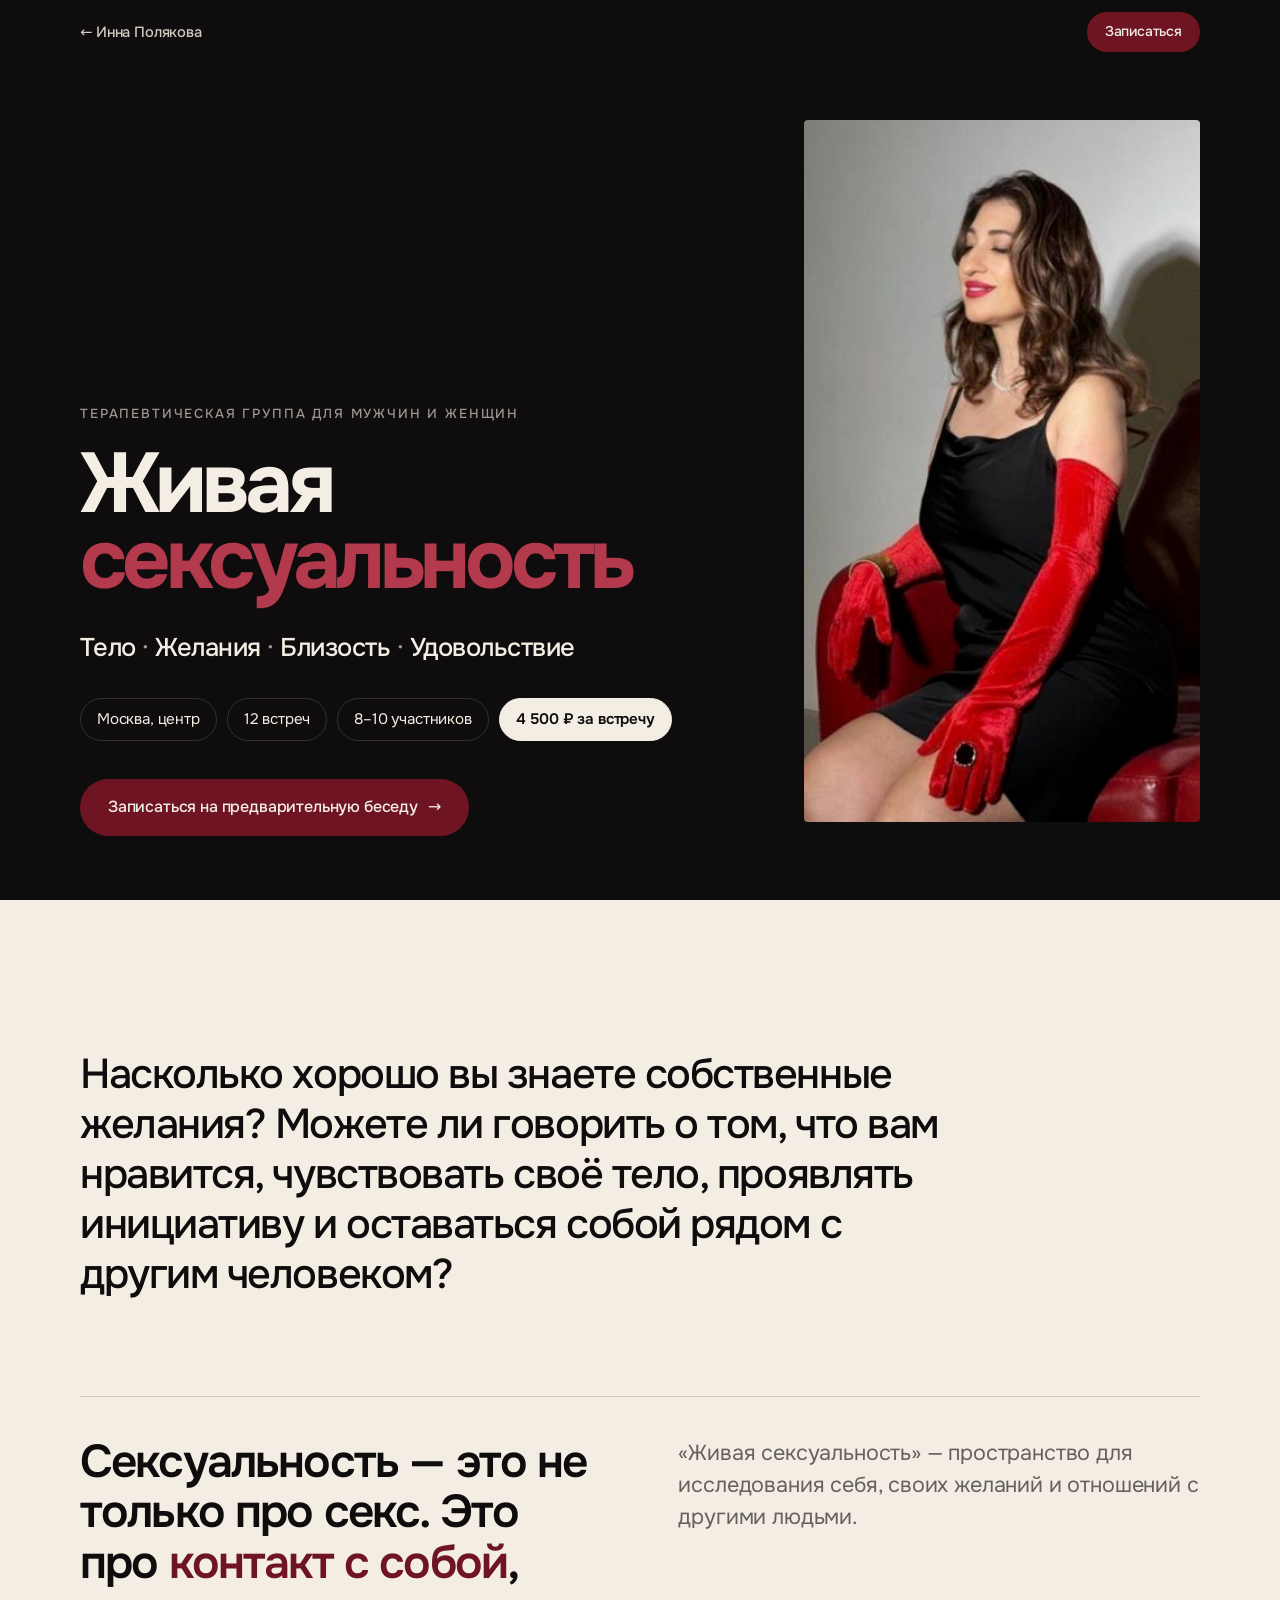
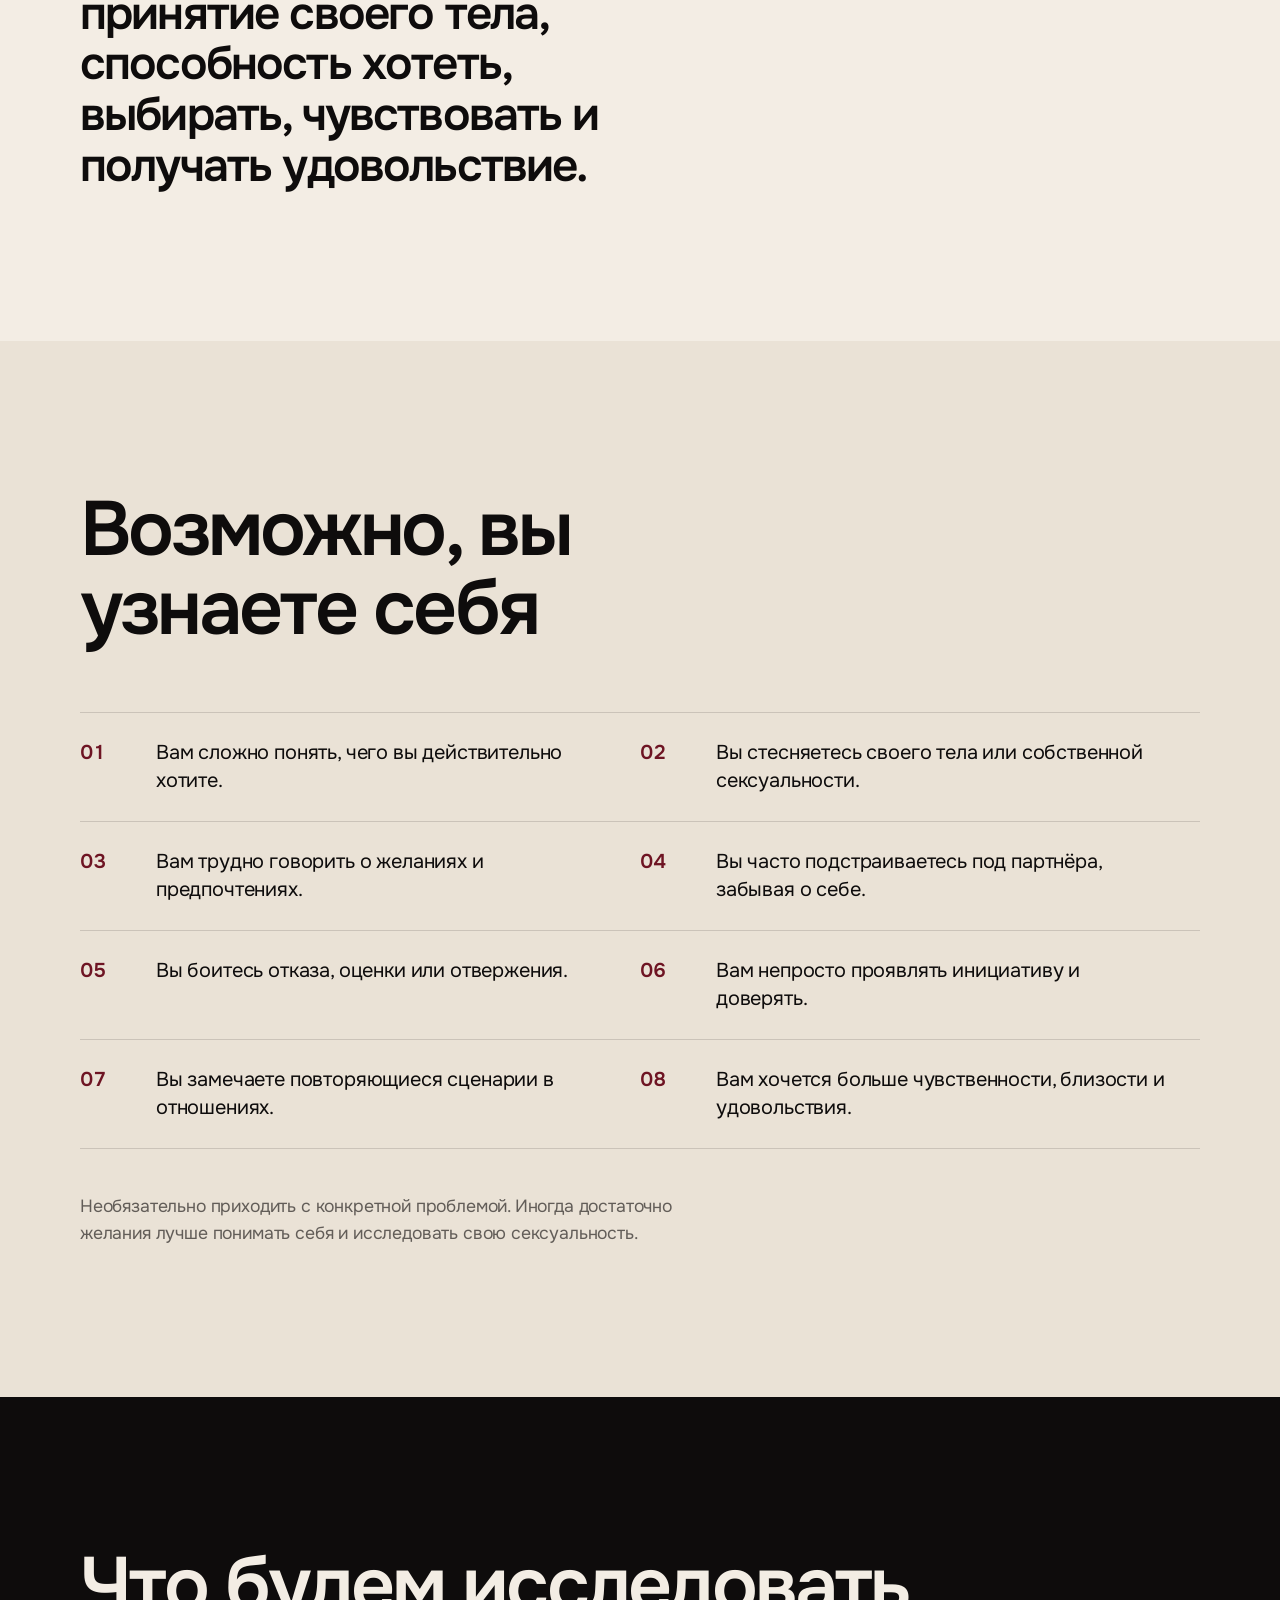
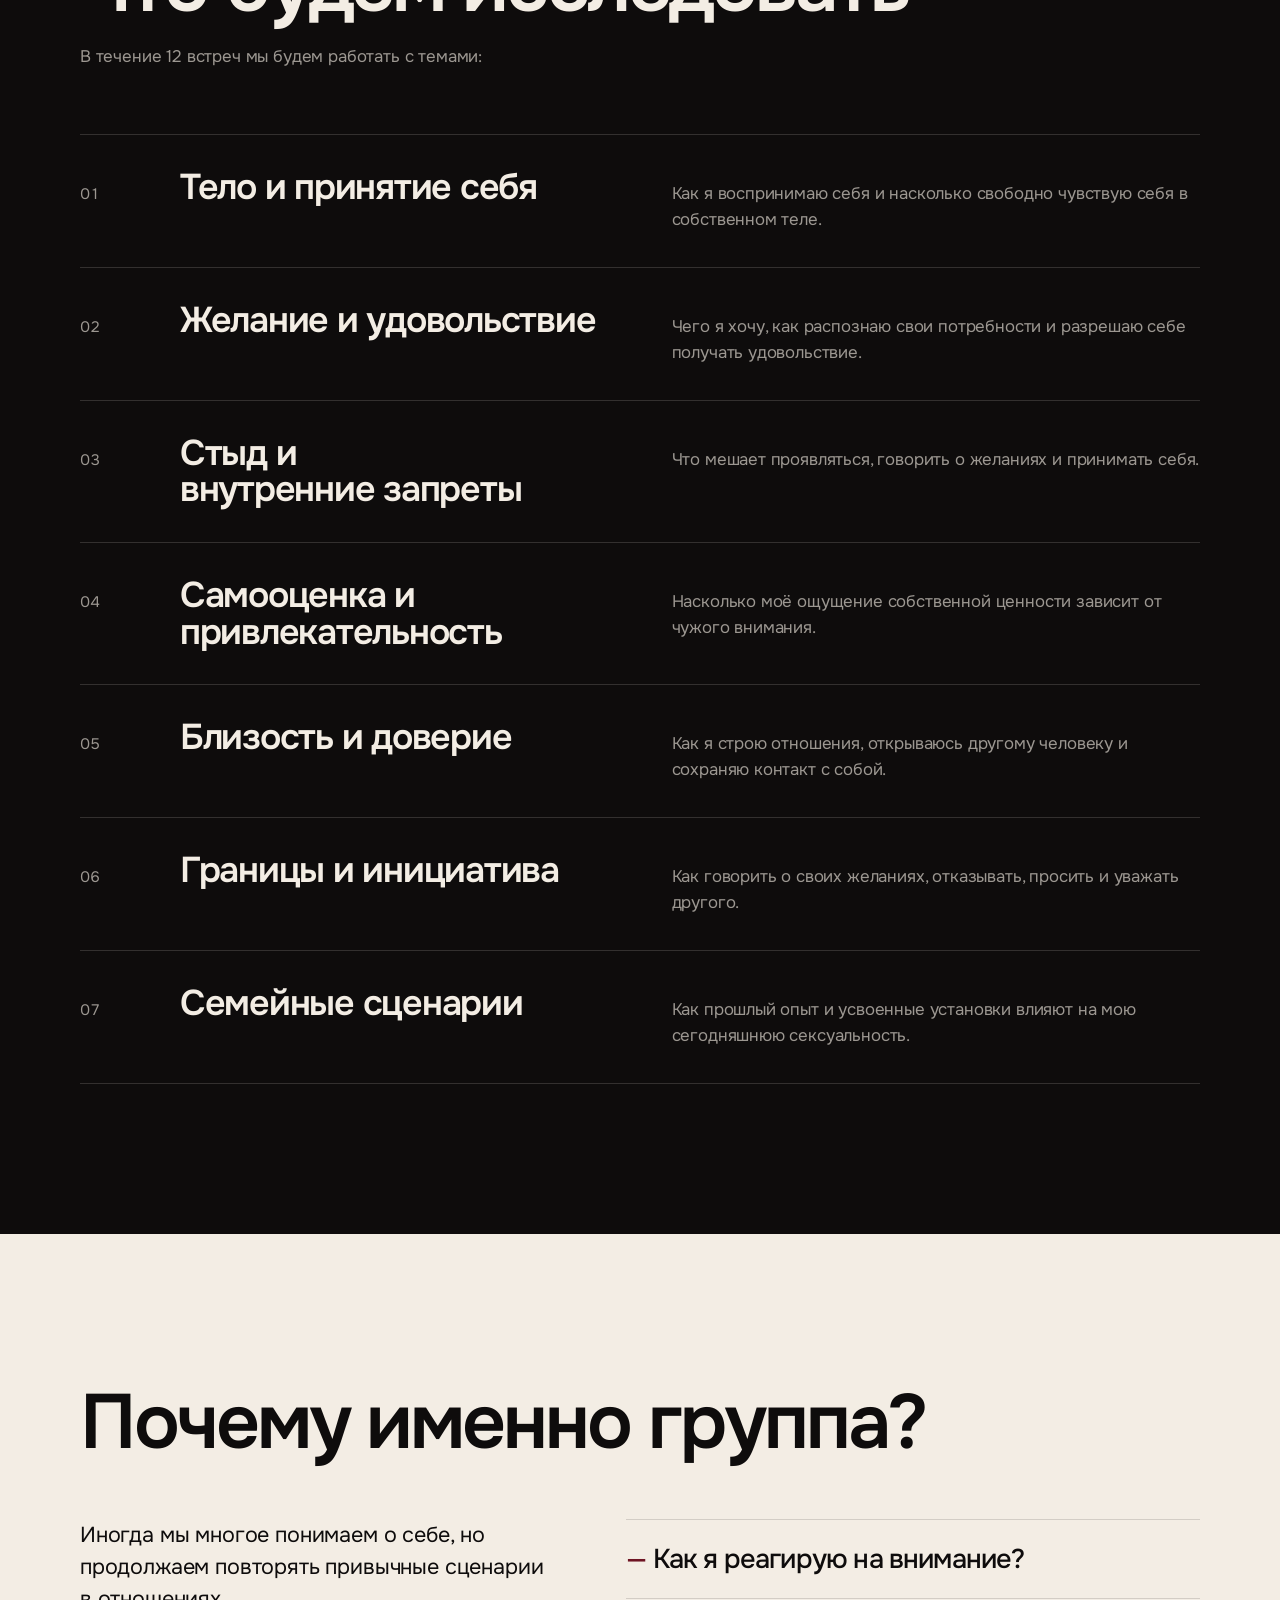
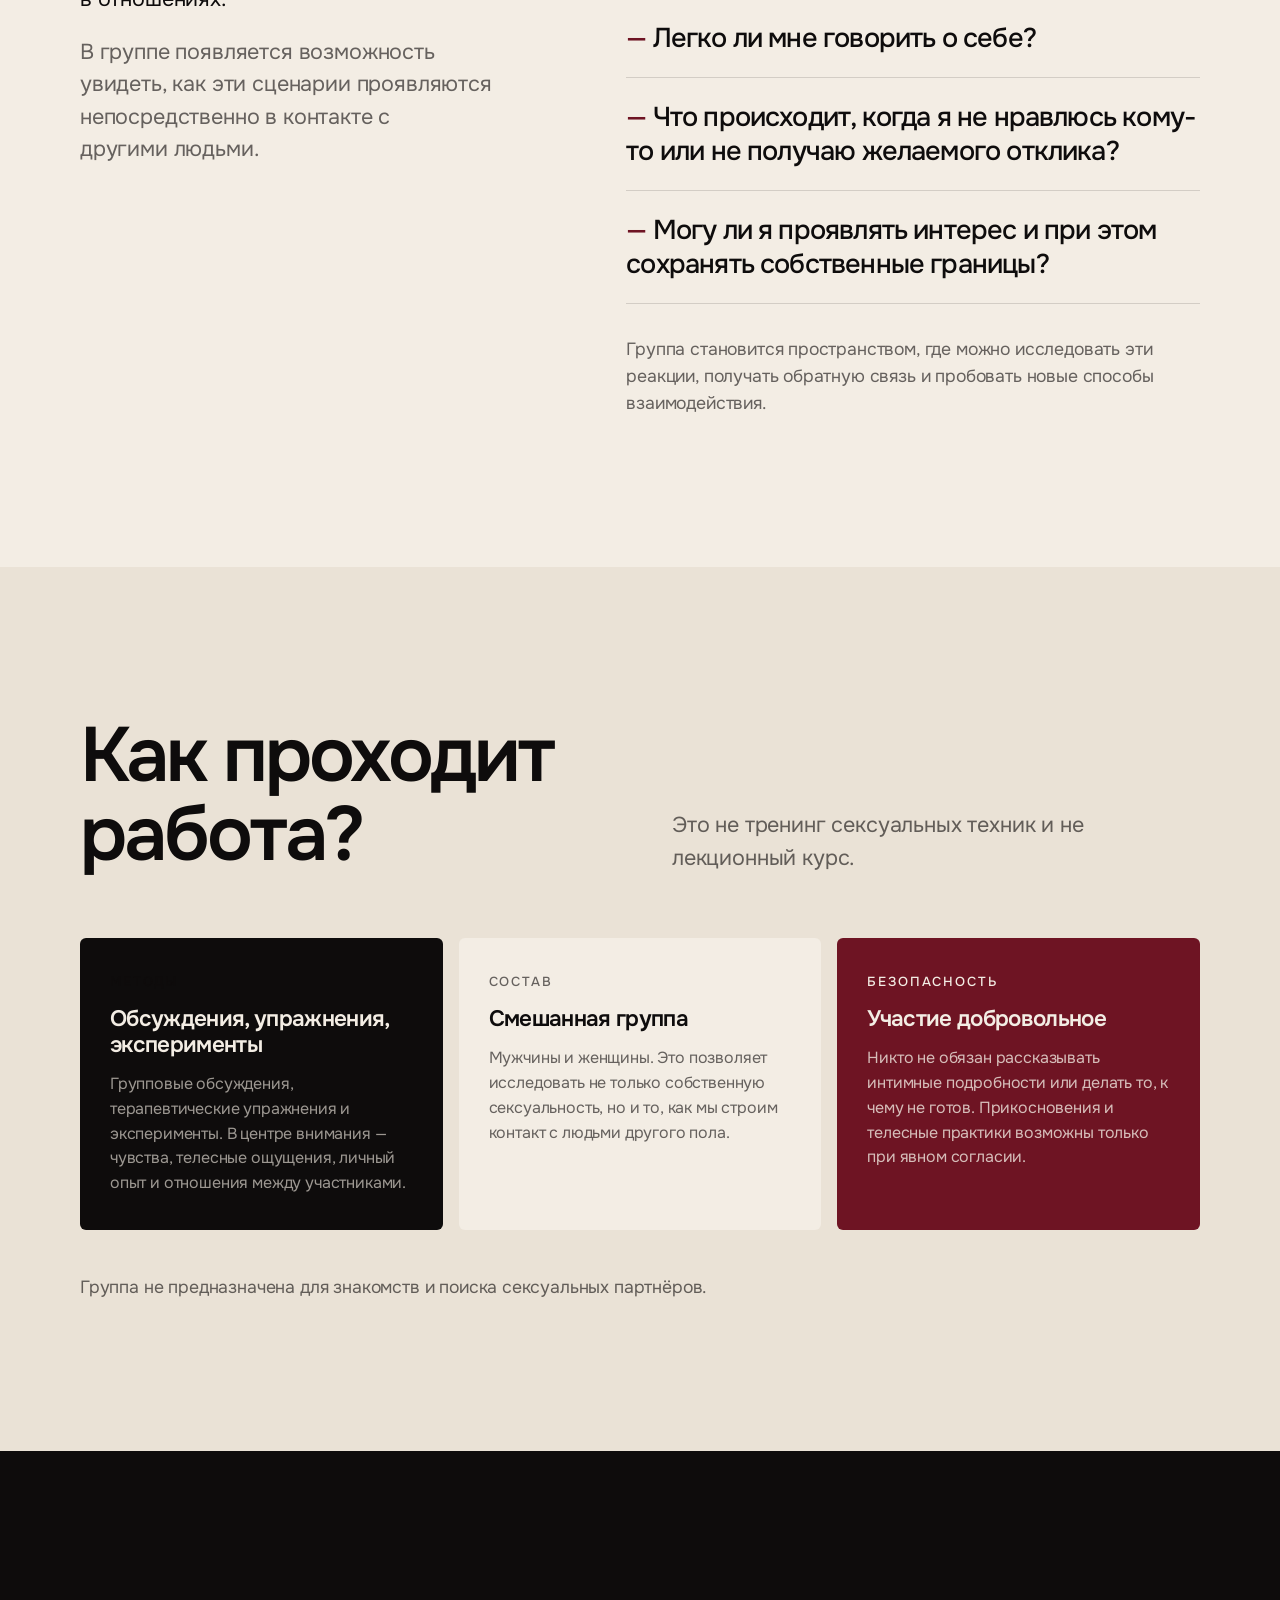
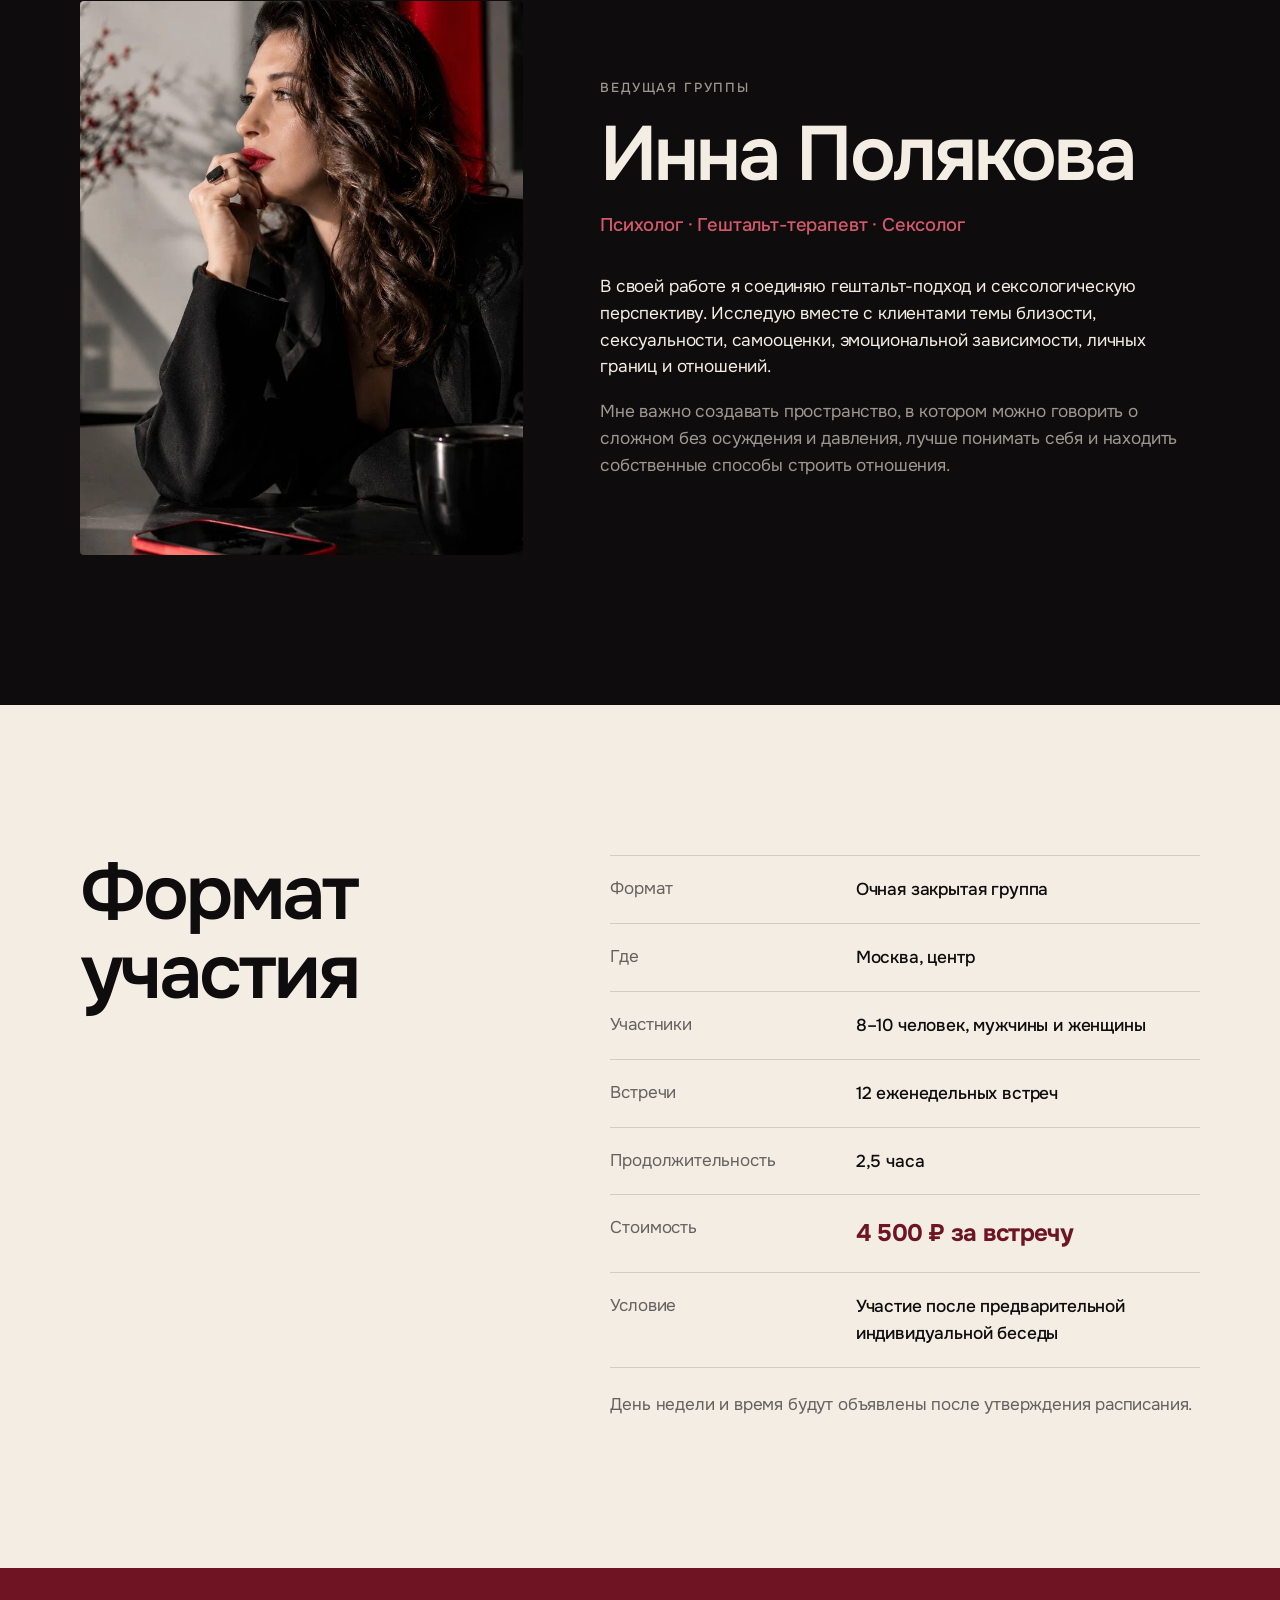
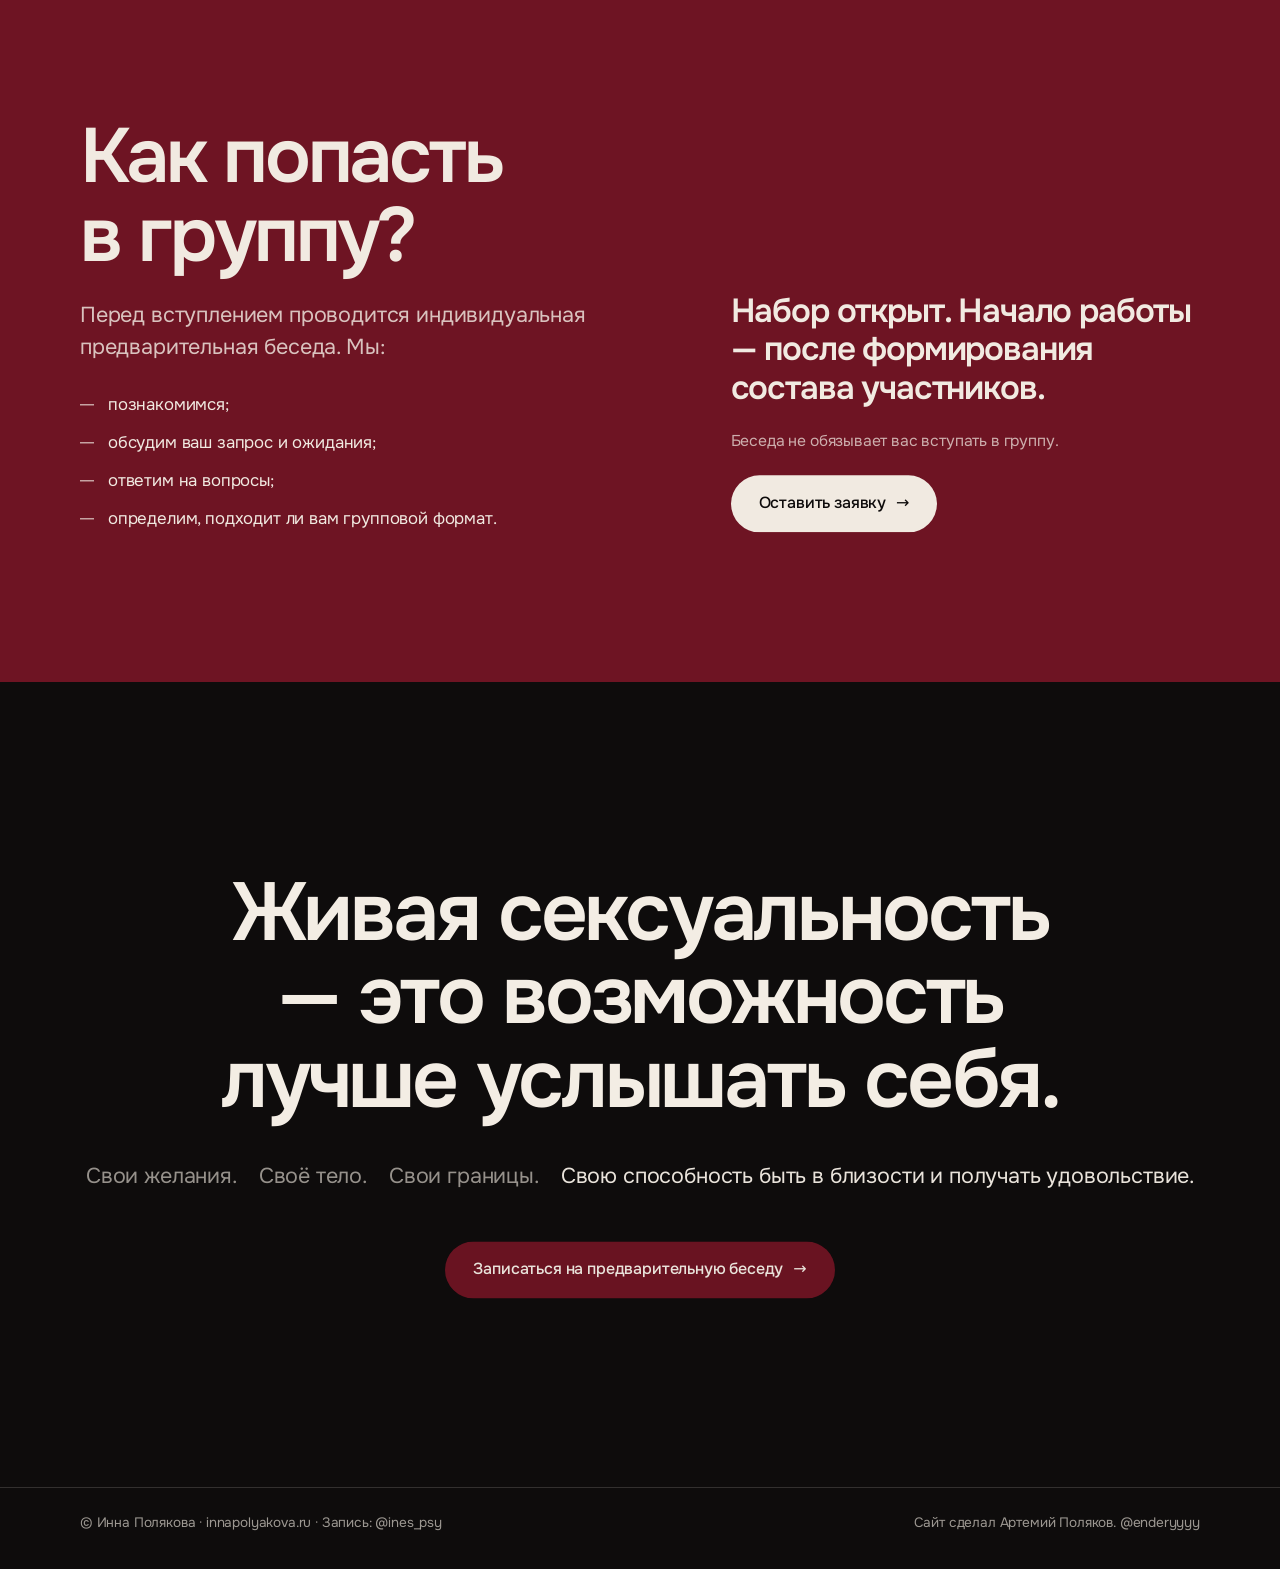
==== zhivaya-seksualnost/index.html @ ab9bc396 "Add «Живая сексуальность» group page and update Groups block Co-Authored-By: Claude Opus 5.5 <norepl" ====
<!doctype html>
<html lang="ru">
<head>
<meta charset="utf-8">
<meta name="viewport" content="width=device-width,initial-scale=1,viewport-fit=cover">
<title>Живая сексуальность — терапевтическая группа · Инна Полякова</title>
<meta name="description" content="«Живая сексуальность» — терапевтическая группа для мужчин и женщин в Москве. 12 встреч, 8–10 участников, 4 500 ₽ за встречу. Ведущая — Инна Полякова, гештальт-терапевт и сексолог.">
<link rel="canonical" href="https://innapolyakova.ru/zhivaya-seksualnost/">
<meta property="og:type" content="website">
<meta property="og:site_name" content="Инна Полякова">
<meta property="og:title" content="Живая сексуальность — терапевтическая группа для мужчин и женщин">
<meta property="og:description" content="Тело. Желания. Близость. Удовольствие. 12 встреч в Москве. Ведущая — Инна Полякова.">
<meta property="og:url" content="https://innapolyakova.ru/zhivaya-seksualnost/">
<meta property="og:image" content="https://innapolyakova.ru/img/og.jpg">
<meta property="og:locale" content="ru_RU">
<meta name="twitter:card" content="summary_large_image">
<meta name="theme-color" content="#0E0C0C">
<link rel="icon" href="data:image/svg+xml,%3Csvg xmlns='http://www.w3.org/2000/svg' viewBox='0 0 64 64'%3E%3Crect width='64' height='64' rx='16' fill='%231D1D1F'/%3E%3Ctext x='32' y='42' font-family='Arial,sans-serif' font-size='26' font-weight='700' fill='white' text-anchor='middle'%3E%D0%98%D0%9F%3C/text%3E%3C/svg%3E">
<link rel="stylesheet" href="/assets/fonts/fonts.css">
<style>
/* Palette from the brief: black, milk, deep burgundy. No pink, no hearts. Minimal layout, large type. */
:root{
  --ink:#0E0C0C;
  --ink-2:#181414;
  --milk:#F3EDE4;
  --milk-2:#EAE2D6;
  --wine:#6E1423;
  --wine-2:#8A1C2E;
  --on-ink:#F3EDE4;
  --on-ink-muted:rgba(243,237,228,.62);
  --on-milk:#0E0C0C;
  --on-milk-muted:rgba(14,12,12,.62);
  --line-ink:rgba(243,237,228,.16);
  --line-milk:rgba(14,12,12,.14);
  --font:"Onest","SF Pro Display","Segoe UI",system-ui,-apple-system,sans-serif;
  color-scheme:light;
}
*{box-sizing:border-box}
html{scroll-behavior:smooth;scroll-padding-top:64px}
body{margin:0;background:var(--milk);color:var(--on-milk);font-family:var(--font);font-size:17px;line-height:1.55;letter-spacing:-.01em;-webkit-font-smoothing:antialiased;overflow-x:hidden}
a{color:inherit;text-decoration:none}
img{display:block;max-width:100%;height:auto}
:focus-visible{outline:2px solid currentColor;outline-offset:3px;border-radius:6px}
h1,h2,h3{margin:0;font-weight:600;letter-spacing:-.04em;line-height:1.02;text-wrap:balance}
p{margin:0}
ul,ol{margin:0;padding:0;list-style:none}
.wrap{max-width:1160px;margin:0 auto;padding-left:max(20px,env(safe-area-inset-left,0px));padding-right:max(20px,env(safe-area-inset-right,0px))}
.ink{background:var(--ink);color:var(--on-ink)}
.ink .muted{color:var(--on-ink-muted)}
.milk-2{background:var(--milk-2)}
.muted{color:var(--on-milk-muted)}
.label{font-size:.82rem;font-weight:500;letter-spacing:.14em;text-transform:uppercase}
.h2{font-size:clamp(2.4rem,6vw,4.8rem)}
.lead{font-size:clamp(1.1rem,1.7vw,1.35rem);line-height:1.5;max-width:34em;text-wrap:pretty}
section{padding-block:clamp(88px,12vw,150px)}

.btn{display:inline-flex;align-items:center;justify-content:center;gap:10px;border-radius:999px;padding:16px 28px;font-size:1rem;font-weight:500;background:var(--wine);color:var(--milk);transition:background-color .25s,transform .25s}
.btn:hover{background:var(--wine-2)}
.btn:active{transform:scale(.97)}
.btn.light{background:var(--milk);color:var(--ink)}
.btn.light:hover{background:#fff}
.btn::after{content:"→";transition:transform .25s}
.btn:hover::after{transform:translateX(4px)}

/* nav */
.nav{position:fixed;inset:0 0 auto;z-index:50;color:var(--on-ink);transition:background-color .3s,color .3s,transform .4s cubic-bezier(.2,.7,.2,1)}
.nav.solid{background:color-mix(in srgb,var(--milk) 86%,transparent);color:var(--on-milk);backdrop-filter:blur(18px);-webkit-backdrop-filter:blur(18px);border-bottom:1px solid var(--line-milk)}
.nav.away{transform:translateY(-110%)}
.nav .wrap{display:flex;align-items:center;justify-content:space-between;gap:16px;height:64px}
.nav .back{font-size:.92rem;font-weight:500;opacity:.85}
.nav .back:hover{opacity:1}
.nav .btn{padding:9px 18px;font-size:.88rem}
.nav .btn::after{display:none}

/* hero */
.hero{min-height:100svh;padding-block:120px 64px;display:flex;align-items:stretch;position:relative;overflow:hidden}
.hero .wrap{display:grid;grid-template-columns:minmax(0,1.25fr) minmax(0,.75fr);gap:clamp(28px,5vw,72px);align-items:end;width:100%}
.hero .label{color:var(--on-ink-muted)}
.hero h1{font-size:clamp(2.6rem,6.6vw,7.4rem);font-weight:700;letter-spacing:-.06em;line-height:.9;margin-top:22px}
.hero h1 span{display:block}
.hero h1 .w2{color:#B23A4C}
.hero .words{margin-top:30px;font-size:clamp(1.15rem,2vw,1.6rem);font-weight:500;letter-spacing:-.02em}
.hero .words i{font-style:normal;color:var(--on-ink-muted)}
.facts{display:flex;flex-wrap:wrap;gap:10px;margin-top:30px}
.facts li{border:1px solid var(--line-ink);border-radius:999px;padding:9px 16px;font-size:.95rem}
.facts li.price{background:var(--milk);color:var(--ink);border-color:var(--milk);font-weight:600}
.hero .btn{margin-top:38px}
.hero figure{margin:0;border-radius:4px;overflow:hidden;align-self:stretch;max-height:78svh}
.hero figure img{width:100%;height:100%;object-fit:cover;object-position:50% 20%;filter:saturate(.9) contrast(1.05)}
@media (max-width:820px){
  .hero{min-height:0;padding-top:104px}
  .hero .wrap{grid-template-columns:minmax(0,1fr)}
  .hero h1{font-size:clamp(2.4rem,11.5vw,5.6rem)}
  .hero figure{order:-1;max-height:none;aspect-ratio:4/5;max-width:420px}
}

/* intro */
.intro .q{font-size:clamp(1.6rem,3.4vw,2.6rem);font-weight:500;letter-spacing:-.035em;line-height:1.2;max-width:24em;text-wrap:pretty}
.intro .grid{display:grid;grid-template-columns:minmax(0,1fr) minmax(0,1fr);gap:clamp(32px,6vw,96px);margin-top:clamp(56px,8vw,96px);padding-top:40px;border-top:1px solid var(--line-milk)}
.intro .big{font-size:clamp(1.9rem,3.6vw,3rem);font-weight:600;letter-spacing:-.04em;line-height:1.1}
.intro .big em{font-style:normal;color:var(--wine)}
@media (max-width:760px){.intro .grid{grid-template-columns:1fr}}

/* recognise */
.head{display:grid;grid-template-columns:minmax(0,1fr) minmax(0,1fr);gap:24px 64px;align-items:end}
@media (max-width:760px){.head{grid-template-columns:1fr}}
.recog{display:grid;grid-template-columns:repeat(2,minmax(0,1fr));margin-top:64px;border-top:1px solid var(--line-milk)}
.recog li{display:grid;grid-template-columns:3.2em minmax(0,1fr);gap:12px;padding:26px 24px 26px 0;border-bottom:1px solid var(--line-milk);font-size:clamp(1.05rem,1.6vw,1.25rem);line-height:1.4}
.recog li:nth-child(odd){padding-right:40px}
.recog b{color:var(--wine);font-weight:600;font-variant-numeric:tabular-nums}
@media (max-width:760px){.recog{grid-template-columns:1fr}.recog li:nth-child(odd){padding-right:0}}
.note{margin-top:44px;font-size:1.1rem;max-width:36em}

/* themes */
.themes .count{color:var(--on-ink-muted);font-size:1.05rem;margin-top:18px}
.tlist{margin-top:64px;border-top:1px solid var(--line-ink)}
.tlist li{display:grid;grid-template-columns:4em minmax(0,1fr) minmax(0,1.15fr);gap:16px 32px;padding:34px 0;border-bottom:1px solid var(--line-ink);align-items:baseline;transition:background-color .3s}
.tlist li:hover h3{color:#D2586B}
.tlist .n{color:var(--on-ink-muted);font-variant-numeric:tabular-nums;font-size:.95rem}
.tlist h3{font-size:clamp(1.5rem,2.8vw,2.3rem);letter-spacing:-.035em;transition:color .3s}
.tlist p{color:var(--on-ink-muted);font-size:1.05rem}
@media (max-width:760px){.tlist li{grid-template-columns:2.6em minmax(0,1fr)}.tlist p{grid-column:2}}

/* why group */
.why .grid{display:grid;grid-template-columns:minmax(0,.9fr) minmax(0,1.1fr);gap:clamp(32px,6vw,96px);margin-top:56px}
.why .text{display:grid;gap:20px;align-content:start}
.why .qs{display:grid;gap:0;border-top:1px solid var(--line-milk)}
.why .qs li{padding:22px 0;border-bottom:1px solid var(--line-milk);font-size:clamp(1.25rem,2.2vw,1.7rem);font-weight:500;letter-spacing:-.03em;line-height:1.25}
.why .qs li::before{content:"— ";color:var(--wine)}
.why .after{margin-top:32px;font-size:1.1rem}
@media (max-width:760px){.why .grid{grid-template-columns:1fr}}

/* how it works */
.cards{display:grid;grid-template-columns:repeat(3,minmax(0,1fr));gap:16px;margin-top:64px}
.card{background:var(--milk);border-radius:6px;padding:34px 30px;display:grid;gap:14px;align-content:start}
.card h3{font-size:1.4rem;letter-spacing:-.03em;line-height:1.15}
.card p{color:var(--on-milk-muted);font-size:1rem}
.card.dark{background:var(--ink);color:var(--on-ink)}
.card.dark p{color:var(--on-ink-muted)}
.card.wine{background:var(--wine);color:var(--milk)}
.card.wine p{color:rgba(243,237,228,.78)}
@media (max-width:900px){.cards{grid-template-columns:1fr 1fr}}
@media (max-width:600px){.cards{grid-template-columns:1fr}}

/* host */
.host .grid{display:grid;grid-template-columns:minmax(0,.85fr) minmax(0,1.15fr);gap:clamp(32px,6vw,96px);align-items:center}
.host figure{margin:0;border-radius:4px;overflow:hidden}
.host figure img{width:100%;aspect-ratio:4/5;object-fit:cover;object-position:40% 25%}
.host h2{margin-top:18px}
.host .role{margin-top:16px;font-size:1.15rem;color:#D2586B;font-weight:500}
.host .text{display:grid;gap:18px;margin-top:34px;max-width:34em}
.host .text p{color:var(--on-ink-muted);font-size:1.08rem}
.host .text p:first-child{color:var(--on-ink)}
@media (max-width:820px){.host .grid{grid-template-columns:1fr}.host figure{max-width:440px}}

/* format */
.fmt{display:grid;grid-template-columns:minmax(0,1fr) minmax(0,1.3fr);gap:clamp(32px,6vw,96px)}
.fmt dl{margin:0;display:grid;border-top:1px solid var(--line-milk)}
.fmt dl div{display:grid;grid-template-columns:minmax(0,.8fr) minmax(0,1.2fr);gap:16px;padding:20px 0;border-bottom:1px solid var(--line-milk)}
.fmt dt{color:var(--on-milk-muted)}
.fmt dd{margin:0;font-weight:500;font-size:1.08rem}
.fmt dd.big{font-size:1.5rem;font-weight:700;letter-spacing:-.03em;color:var(--wine)}
.fmt .soon{margin-top:24px;color:var(--on-milk-muted)}
@media (max-width:760px){.fmt{grid-template-columns:1fr}}
@media (max-width:520px){.fmt dl div{grid-template-columns:1fr;gap:4px}.fmt dt{font-size:.9rem}}

/* join */
.join{background:var(--wine);color:var(--milk)}
.join .grid{display:grid;grid-template-columns:minmax(0,1.1fr) minmax(0,.9fr);gap:clamp(32px,6vw,96px);align-items:end}
.join .lead{margin-top:24px;color:rgba(243,237,228,.82)}
.join ul{display:grid;gap:12px;margin-top:28px}
.join ul li{padding-left:28px;position:relative;font-size:1.05rem}
.join ul li::before{content:"";position:absolute;left:0;top:.7em;width:14px;height:1px;background:var(--milk)}
.join .side{display:grid;gap:22px;justify-items:start}
.join .open{font-size:clamp(1.5rem,2.6vw,2.1rem);font-weight:600;letter-spacing:-.035em;line-height:1.15}
.join .small{color:rgba(243,237,228,.72);font-size:.98rem}
@media (max-width:820px){.join .grid{grid-template-columns:1fr}}

/* closing */
.closing{text-align:center;padding-block:clamp(110px,16vw,190px)}
.closing h2{font-size:clamp(2.4rem,6.4vw,5.4rem);max-width:13em;margin:0 auto}
.closing .lines{margin-top:36px;display:flex;flex-wrap:wrap;justify-content:center;gap:6px 22px;font-size:clamp(1.05rem,1.8vw,1.35rem);color:var(--on-ink-muted)}
.closing .lines span:last-child{color:var(--on-ink)}
.closing .btn{margin-top:48px}

footer{background:var(--ink);color:var(--on-ink-muted);font-size:.85rem;border-top:1px solid var(--line-ink)}
footer .wrap{display:flex;flex-wrap:wrap;justify-content:space-between;gap:10px 24px;padding-block:24px 36px}
footer a:hover{color:var(--on-ink)}

@media (prefers-reduced-motion:reduce){html{scroll-behavior:auto}}
</style>
</head>
<body>

<header class="nav" id="nav">
  <div class="wrap">
    <a class="back" href="/">← Инна Полякова</a>
    <a class="btn" href="https://t.me/ines_psy" target="_blank" rel="noopener">Записаться</a>
  </div>
</header>

<main>
  <section class="hero ink" id="top">
    <div class="wrap">
      <div>
        <p class="label up">Терапевтическая группа для мужчин и женщин</p>
        <h1 id="title"><span>Живая</span><span class="w2">сексуальность</span></h1>
        <p class="words up">Тело <i>·</i> Желания <i>·</i> Близость <i>·</i> Удовольствие</p>
        <ul class="facts up">
          <li>Москва, центр</li>
          <li>12 встреч</li>
          <li>8–10 участников</li>
          <li class="price">4 500 ₽ за встречу</li>
        </ul>
        <a class="btn up" href="https://t.me/ines_psy" target="_blank" rel="noopener">Записаться на предварительную беседу</a>
      </div>
      <figure class="up"><img src="/img/inna-gloves.jpg" alt="Инна Полякова в чёрном платье и красных перчатках" width="492" height="629" fetchpriority="high"></figure>
    </div>
  </section>

  <section class="intro">
    <div class="wrap">
      <p class="q rise">Насколько хорошо вы знаете собственные желания? Можете ли говорить о том, что вам нравится, чувствовать своё тело, проявлять инициативу и оставаться собой рядом с другим человеком?</p>
      <div class="grid">
        <p class="big rise">Сексуальность — это не только про секс. Это про <em>контакт с собой</em>, принятие своего тела, способность хотеть, выбирать, чувствовать и получать удовольствие.</p>
        <p class="lead muted rise">«Живая сексуальность» — пространство для исследования себя, своих желаний и отношений с другими людьми.</p>
      </div>
    </div>
  </section>

  <section class="milk-2" id="recognise">
    <div class="wrap">
      <div class="head">
        <h2 class="h2 rise">Возможно, вы узнаете себя</h2>
      </div>
      <ol class="recog">
        <li class="pop"><b>01</b><span>Вам сложно понять, чего вы действительно хотите.</span></li>
        <li class="pop"><b>02</b><span>Вы стесняетесь своего тела или собственной сексуальности.</span></li>
        <li class="pop"><b>03</b><span>Вам трудно говорить о желаниях и предпочтениях.</span></li>
        <li class="pop"><b>04</b><span>Вы часто подстраиваетесь под партнёра, забывая о себе.</span></li>
        <li class="pop"><b>05</b><span>Вы боитесь отказа, оценки или отвержения.</span></li>
        <li class="pop"><b>06</b><span>Вам непросто проявлять инициативу и доверять.</span></li>
        <li class="pop"><b>07</b><span>Вы замечаете повторяющиеся сценарии в отношениях.</span></li>
        <li class="pop"><b>08</b><span>Вам хочется больше чувственности, близости и удовольствия.</span></li>
      </ol>
      <p class="note muted rise">Необязательно приходить с конкретной проблемой. Иногда достаточно желания лучше понимать себя и исследовать свою сексуальность.</p>
    </div>
  </section>

  <section class="themes ink" id="themes">
    <div class="wrap">
      <h2 class="h2 rise">Что будем исследовать</h2>
      <p class="count rise">В течение 12 встреч мы будем работать с темами:</p>
      <ol class="tlist">
        <li class="pop"><span class="n">01</span><h3>Тело и принятие себя</h3><p>Как я воспринимаю себя и насколько свободно чувствую себя в собственном теле.</p></li>
        <li class="pop"><span class="n">02</span><h3>Желание и удовольствие</h3><p>Чего я хочу, как распознаю свои потребности и разрешаю себе получать удовольствие.</p></li>
        <li class="pop"><span class="n">03</span><h3>Стыд и внутренние запреты</h3><p>Что мешает проявляться, говорить о желаниях и принимать себя.</p></li>
        <li class="pop"><span class="n">04</span><h3>Самооценка и привлекательность</h3><p>Насколько моё ощущение собственной ценности зависит от чужого внимания.</p></li>
        <li class="pop"><span class="n">05</span><h3>Близость и доверие</h3><p>Как я строю отношения, открываюсь другому человеку и сохраняю контакт с собой.</p></li>
        <li class="pop"><span class="n">06</span><h3>Границы и инициатива</h3><p>Как говорить о своих желаниях, отказывать, просить и уважать другого.</p></li>
        <li class="pop"><span class="n">07</span><h3>Семейные сценарии</h3><p>Как прошлый опыт и усвоенные установки влияют на мою сегодняшнюю сексуальность.</p></li>
      </ol>
    </div>
  </section>

  <section class="why">
    <div class="wrap">
      <h2 class="h2 rise">Почему именно группа?</h2>
      <div class="grid">
        <div class="text">
          <p class="lead rise">Иногда мы многое понимаем о себе, но продолжаем повторять привычные сценарии в отношениях.</p>
          <p class="lead muted rise">В группе появляется возможность увидеть, как эти сценарии проявляются непосредственно в контакте с другими людьми.</p>
        </div>
        <div>
          <ul class="qs">
            <li class="pop">Как я реагирую на внимание?</li>
            <li class="pop">Легко ли мне говорить о себе?</li>
            <li class="pop">Что происходит, когда я не нравлюсь кому-то или не получаю желаемого отклика?</li>
            <li class="pop">Могу ли я проявлять интерес и при этом сохранять собственные границы?</li>
          </ul>
          <p class="after muted rise">Группа становится пространством, где можно исследовать эти реакции, получать обратную связь и пробовать новые способы взаимодействия.</p>
        </div>
      </div>
    </div>
  </section>

  <section class="milk-2" id="how">
    <div class="wrap">
      <div class="head">
        <h2 class="h2 rise">Как проходит работа?</h2>
        <p class="lead muted rise">Это не тренинг сексуальных техник и не лекционный курс.</p>
      </div>
      <div class="cards">
        <article class="card dark pop">
          <span class="label muted">Методы</span>
          <h3>Обсуждения, упражнения, эксперименты</h3>
          <p>Групповые обсуждения, терапевтические упражнения и эксперименты. В центре внимания — чувства, телесные ощущения, личный опыт и отношения между участниками.</p>
        </article>
        <article class="card pop">
          <span class="label muted">Состав</span>
          <h3>Смешанная группа</h3>
          <p>Мужчины и женщины. Это позволяет исследовать не только собственную сексуальность, но и то, как мы строим контакт с людьми другого пола.</p>
        </article>
        <article class="card wine pop">
          <span class="label">Безопасность</span>
          <h3>Участие добровольное</h3>
          <p>Никто не обязан рассказывать интимные подробности или делать то, к чему не готов. Прикосновения и телесные практики возможны только при явном согласии.</p>
        </article>
      </div>
      <p class="note muted rise">Группа не предназначена для знакомств и поиска сексуальных партнёров.</p>
    </div>
  </section>

  <section class="host ink" id="host">
    <div class="wrap grid">
      <figure class="clip"><img src="/img/inna-black.webp" alt="Портрет Инны Поляковой" width="853" height="1280" loading="lazy"></figure>
      <div>
        <p class="label muted rise">Ведущая группы</p>
        <h2 class="h2 rise">Инна Полякова</h2>
        <p class="role rise">Психолог · Гештальт-терапевт · Сексолог</p>
        <div class="text">
          <p class="rise">В своей работе я соединяю гештальт-подход и сексологическую перспективу. Исследую вместе с клиентами темы близости, сексуальности, самооценки, эмоциональной зависимости, личных границ и отношений.</p>
          <p class="rise">Мне важно создавать пространство, в котором можно говорить о сложном без осуждения и давления, лучше понимать себя и находить собственные способы строить отношения.</p>
        </div>
      </div>
    </div>
  </section>

  <section id="format">
    <div class="wrap fmt">
      <div>
        <h2 class="h2 rise">Формат участия</h2>
      </div>
      <div>
        <dl class="rise">
          <div><dt>Формат</dt><dd>Очная закрытая группа</dd></div>
          <div><dt>Где</dt><dd>Москва, центр</dd></div>
          <div><dt>Участники</dt><dd>8–10 человек, мужчины и женщины</dd></div>
          <div><dt>Встречи</dt><dd>12 еженедельных встреч</dd></div>
          <div><dt>Продолжительность</dt><dd>2,5 часа</dd></div>
          <div><dt>Стоимость</dt><dd class="big">4 500 ₽ за встречу</dd></div>
          <div><dt>Условие</dt><dd>Участие после предварительной индивидуальной беседы</dd></div>
        </dl>
        <p class="soon rise">День недели и время будут объявлены после утверждения расписания.</p>
      </div>
    </div>
  </section>

  <section class="join" id="join">
    <div class="wrap grid">
      <div>
        <h2 class="h2 rise">Как попасть в группу?</h2>
        <p class="lead rise">Перед вступлением проводится индивидуальная предварительная беседа. Мы:</p>
        <ul class="rise">
          <li>познакомимся;</li>
          <li>обсудим ваш запрос и ожидания;</li>
          <li>ответим на вопросы;</li>
          <li>определим, подходит ли вам групповой формат.</li>
        </ul>
      </div>
      <div class="side rise">
        <p class="open">Набор открыт. Начало работы — после формирования состава участников.</p>
        <p class="small">Беседа не обязывает вас вступать в группу.</p>
        <a class="btn light" href="https://t.me/ines_psy" target="_blank" rel="noopener">Оставить заявку</a>
      </div>
    </div>
  </section>

  <section class="closing ink">
    <div class="wrap">
      <h2 id="closing">Живая сексуальность — это возможность лучше услышать себя.</h2>
      <p class="lines rise"><span>Свои желания.</span><span>Своё тело.</span><span>Свои границы.</span><span>Свою способность быть в близости и получать удовольствие.</span></p>
      <a class="btn rise" href="https://t.me/ines_psy" target="_blank" rel="noopener">Записаться на предварительную беседу</a>
    </div>
  </section>
</main>

<footer>
  <div class="wrap">
    <span>© Инна Полякова · <a href="/">innapolyakova.ru</a> · Запись: <a href="https://t.me/ines_psy" target="_blank" rel="noopener">@ines_psy</a></span>
    <span>Сайт сделал Артемий Поляков. <a href="https://t.me/enderyyyy" target="_blank" rel="noopener">@enderyyyy</a></span>
  </div>
</footer>

<script src="/assets/gsap.min.js"></script>
<script src="/assets/ScrollTrigger.min.js"></script>
<script>
(function () {
  // Header: transparent over the dark hero, solid milk below it; hides on the way down.
  var nav = document.getElementById('nav'), hero = document.getElementById('top'), lastY = 0;
  function onScroll() {
    var y = scrollY;
    nav.classList.toggle('solid', y > hero.offsetHeight - 64);
    nav.classList.toggle('away', y > 400 && y > lastY);
    lastY = y;
  }
  addEventListener('scroll', onScroll, { passive: true }); onScroll();

  if (!window.gsap || !window.ScrollTrigger || matchMedia('(prefers-reduced-motion: reduce)').matches) return;
  gsap.registerPlugin(ScrollTrigger);
  var E = 'power4.out';

  gsap.from('#title span', { yPercent: 60, opacity: 0, duration: 1.2, ease: E, stagger: 0.12, delay: 0.1 });
  gsap.from('.hero .up', { y: 30, opacity: 0, duration: 1, ease: E, stagger: 0.1, delay: 0.4 });

  gsap.utils.toArray('.rise').forEach(function (el) {
    gsap.from(el, { y: 40, opacity: 0, duration: 1, ease: E, scrollTrigger: { trigger: el, start: 'top 90%', once: true } });
  });
  gsap.utils.toArray('.pop').forEach(function (el, i) {
    gsap.fromTo(el, { y: 40, opacity: 0 }, { y: 0, opacity: 1, duration: 0.9, ease: E, delay: (i % 4) * 0.06, immediateRender: false, scrollTrigger: { trigger: el, start: 'top 94%', once: true } });
  });
  gsap.utils.toArray('.clip img').forEach(function (im) {
    gsap.fromTo(im, { scale: 1.15 }, { scale: 1, ease: 'none', scrollTrigger: { trigger: im, start: 'top bottom', end: 'bottom top', scrub: true } });
  });
  gsap.fromTo('#closing', { opacity: 0.2, y: 40 }, { opacity: 1, y: 0, ease: 'none', scrollTrigger: { trigger: '#closing', start: 'top 90%', end: 'top 45%', scrub: true } });

  addEventListener('load', function () { ScrollTrigger.refresh(); });
})();
</script>
</body>
</html>
---- assets/fonts/fonts.css ----
/* cyrillic-ext */
@font-face {
  font-family: 'Onest';
  font-style: normal;
  font-weight: 400;
  font-display: swap;
  src: url(/assets/fonts/onest-400-cyrillic-ext.woff2) format('woff2');
  unicode-range: U+0460-052F, U+1C80-1C8A, U+20B4, U+2DE0-2DFF, U+A640-A69F, U+FE2E-FE2F;
}
/* cyrillic */
@font-face {
  font-family: 'Onest';
  font-style: normal;
  font-weight: 400;
  font-display: swap;
  src: url(/assets/fonts/onest-400-cyrillic.woff2) format('woff2');
  unicode-range: U+0301, U+0400-045F, U+0490-0491, U+04B0-04B1, U+2116;
}
/* latin-ext */
@font-face {
  font-family: 'Onest';
  font-style: normal;
  font-weight: 400;
  font-display: swap;
  src: url(/assets/fonts/onest-400-latin-ext.woff2) format('woff2');
  unicode-range: U+0100-02BA, U+02BD-02C5, U+02C7-02CC, U+02CE-02D7, U+02DD-02FF, U+0304, U+0308, U+0329, U+1D00-1DBF, U+1E00-1E9F, U+1EF2-1EFF, U+2020, U+20A0-20AB, U+20AD-20C4, U+2113, U+2C60-2C7F, U+A720-A7FF;
}
/* latin */
@font-face {
  font-family: 'Onest';
  font-style: normal;
  font-weight: 400;
  font-display: swap;
  src: url(/assets/fonts/onest-400-latin.woff2) format('woff2');
  unicode-range: U+0000-00FF, U+0131, U+0152-0153, U+02BB-02BC, U+02C6, U+02DA, U+02DC, U+0304, U+0308, U+0329, U+2000-206F, U+20AC, U+2122, U+2191, U+2193, U+2212, U+2215, U+FEFF, U+FFFD;
}
/* cyrillic-ext */
@font-face {
  font-family: 'Onest';
  font-style: normal;
  font-weight: 500;
  font-display: swap;
  src: url(/assets/fonts/onest-500-cyrillic-ext.woff2) format('woff2');
  unicode-range: U+0460-052F, U+1C80-1C8A, U+20B4, U+2DE0-2DFF, U+A640-A69F, U+FE2E-FE2F;
}
/* cyrillic */
@font-face {
  font-family: 'Onest';
  font-style: normal;
  font-weight: 500;
  font-display: swap;
  src: url(/assets/fonts/onest-500-cyrillic.woff2) format('woff2');
  unicode-range: U+0301, U+0400-045F, U+0490-0491, U+04B0-04B1, U+2116;
}
/* latin-ext */
@font-face {
  font-family: 'Onest';
  font-style: normal;
  font-weight: 500;
  font-display: swap;
  src: url(/assets/fonts/onest-500-latin-ext.woff2) format('woff2');
  unicode-range: U+0100-02BA, U+02BD-02C5, U+02C7-02CC, U+02CE-02D7, U+02DD-02FF, U+0304, U+0308, U+0329, U+1D00-1DBF, U+1E00-1E9F, U+1EF2-1EFF, U+2020, U+20A0-20AB, U+20AD-20C4, U+2113, U+2C60-2C7F, U+A720-A7FF;
}
/* latin */
@font-face {
  font-family: 'Onest';
  font-style: normal;
  font-weight: 500;
  font-display: swap;
  src: url(/assets/fonts/onest-500-latin.woff2) format('woff2');
  unicode-range: U+0000-00FF, U+0131, U+0152-0153, U+02BB-02BC, U+02C6, U+02DA, U+02DC, U+0304, U+0308, U+0329, U+2000-206F, U+20AC, U+2122, U+2191, U+2193, U+2212, U+2215, U+FEFF, U+FFFD;
}
/* cyrillic-ext */
@font-face {
  font-family: 'Onest';
  font-style: normal;
  font-weight: 600;
  font-display: swap;
  src: url(/assets/fonts/onest-600-cyrillic-ext.woff2) format('woff2');
  unicode-range: U+0460-052F, U+1C80-1C8A, U+20B4, U+2DE0-2DFF, U+A640-A69F, U+FE2E-FE2F;
}
/* cyrillic */
@font-face {
  font-family: 'Onest';
  font-style: normal;
  font-weight: 600;
  font-display: swap;
  src: url(/assets/fonts/onest-600-cyrillic.woff2) format('woff2');
  unicode-range: U+0301, U+0400-045F, U+0490-0491, U+04B0-04B1, U+2116;
}
/* latin-ext */
@font-face {
  font-family: 'Onest';
  font-style: normal;
  font-weight: 600;
  font-display: swap;
  src: url(/assets/fonts/onest-600-latin-ext.woff2) format('woff2');
  unicode-range: U+0100-02BA, U+02BD-02C5, U+02C7-02CC, U+02CE-02D7, U+02DD-02FF, U+0304, U+0308, U+0329, U+1D00-1DBF, U+1E00-1E9F, U+1EF2-1EFF, U+2020, U+20A0-20AB, U+20AD-20C4, U+2113, U+2C60-2C7F, U+A720-A7FF;
}
/* latin */
@font-face {
  font-family: 'Onest';
  font-style: normal;
  font-weight: 600;
  font-display: swap;
  src: url(/assets/fonts/onest-600-latin.woff2) format('woff2');
  unicode-range: U+0000-00FF, U+0131, U+0152-0153, U+02BB-02BC, U+02C6, U+02DA, U+02DC, U+0304, U+0308, U+0329, U+2000-206F, U+20AC, U+2122, U+2191, U+2193, U+2212, U+2215, U+FEFF, U+FFFD;
}
/* cyrillic-ext */
@font-face {
  font-family: 'Onest';
  font-style: normal;
  font-weight: 700;
  font-display: swap;
  src: url(/assets/fonts/onest-700-cyrillic-ext.woff2) format('woff2');
  unicode-range: U+0460-052F, U+1C80-1C8A, U+20B4, U+2DE0-2DFF, U+A640-A69F, U+FE2E-FE2F;
}
/* cyrillic */
@font-face {
  font-family: 'Onest';
  font-style: normal;
  font-weight: 700;
  font-display: swap;
  src: url(/assets/fonts/onest-700-cyrillic.woff2) format('woff2');
  unicode-range: U+0301, U+0400-045F, U+0490-0491, U+04B0-04B1, U+2116;
}
/* latin-ext */
@font-face {
  font-family: 'Onest';
  font-style: normal;
  font-weight: 700;
  font-display: swap;
  src: url(/assets/fonts/onest-700-latin-ext.woff2) format('woff2');
  unicode-range: U+0100-02BA, U+02BD-02C5, U+02C7-02CC, U+02CE-02D7, U+02DD-02FF, U+0304, U+0308, U+0329, U+1D00-1DBF, U+1E00-1E9F, U+1EF2-1EFF, U+2020, U+20A0-20AB, U+20AD-20C4, U+2113, U+2C60-2C7F, U+A720-A7FF;
}
/* latin */
@font-face {
  font-family: 'Onest';
  font-style: normal;
  font-weight: 700;
  font-display: swap;
  src: url(/assets/fonts/onest-700-latin.woff2) format('woff2');
  unicode-range: U+0000-00FF, U+0131, U+0152-0153, U+02BB-02BC, U+02C6, U+02DA, U+02DC, U+0304, U+0308, U+0329, U+2000-206F, U+20AC, U+2122, U+2191, U+2193, U+2212, U+2215, U+FEFF, U+FFFD;
}
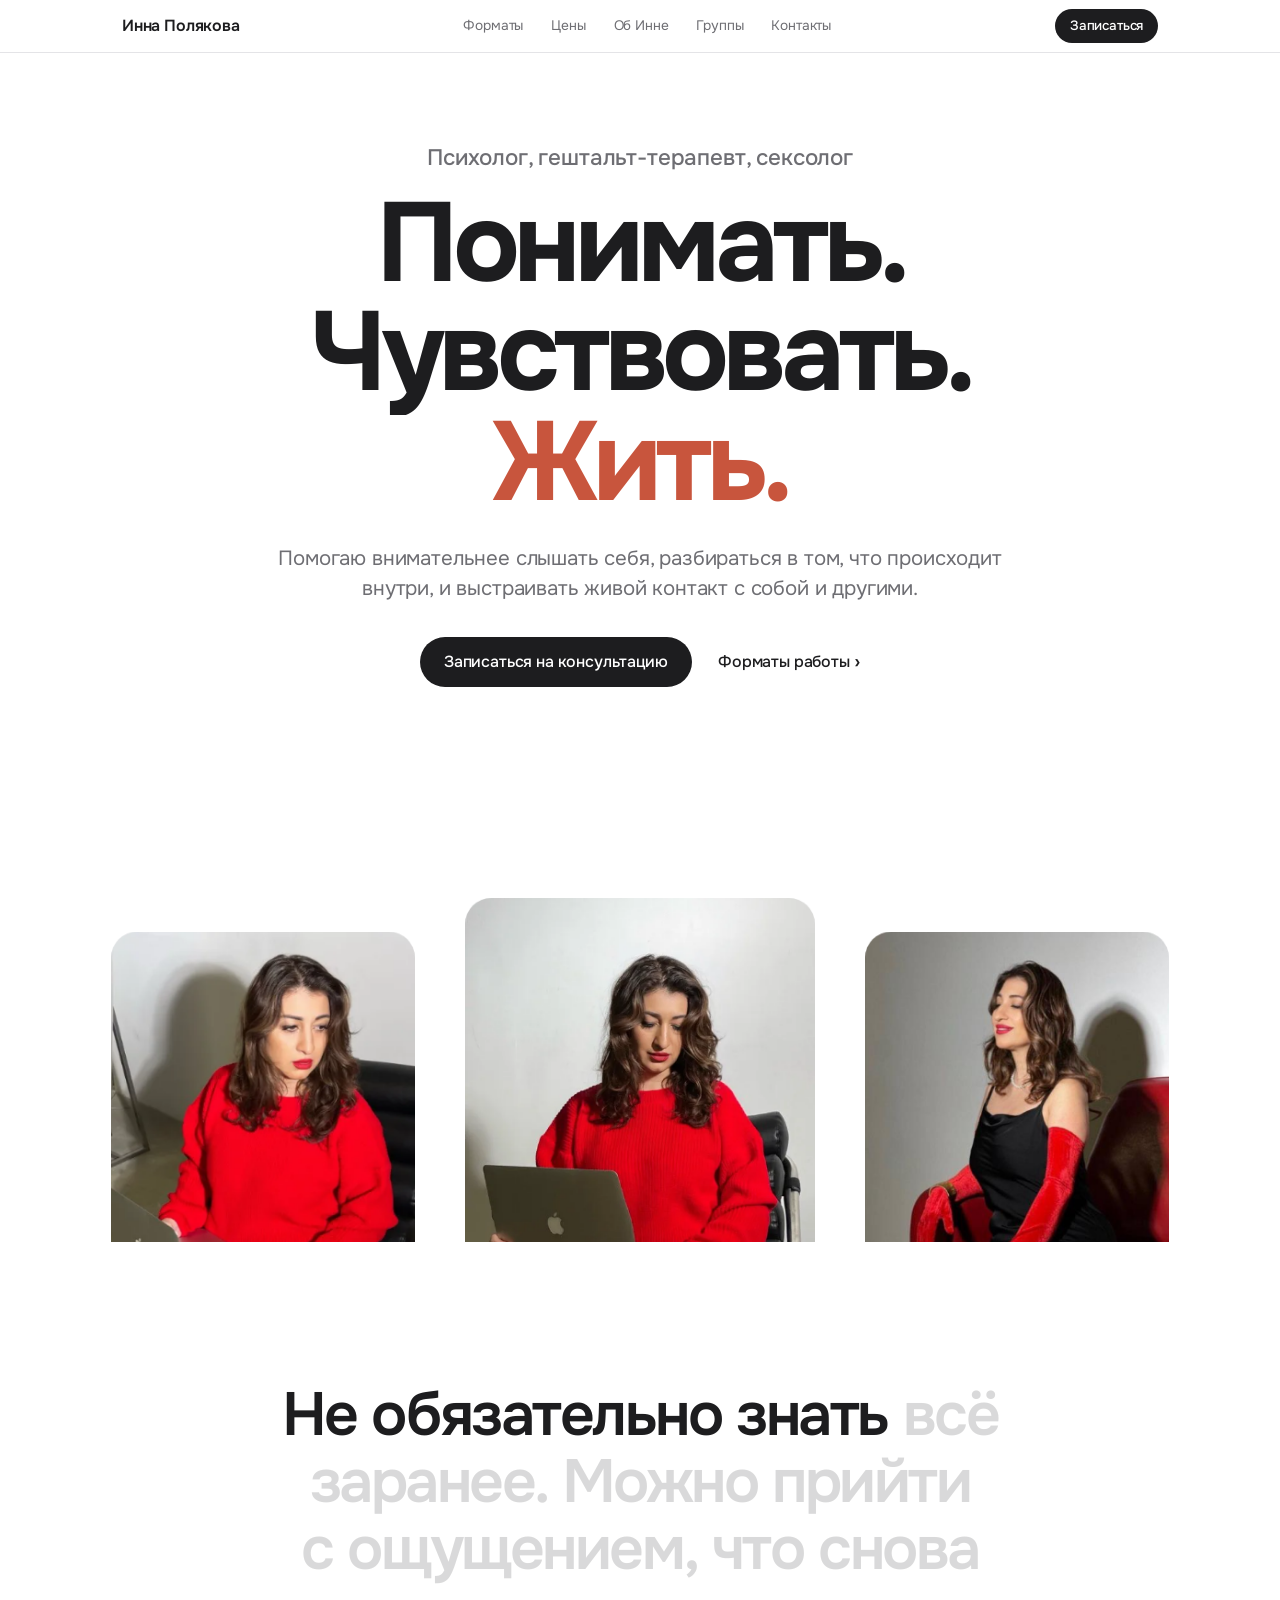
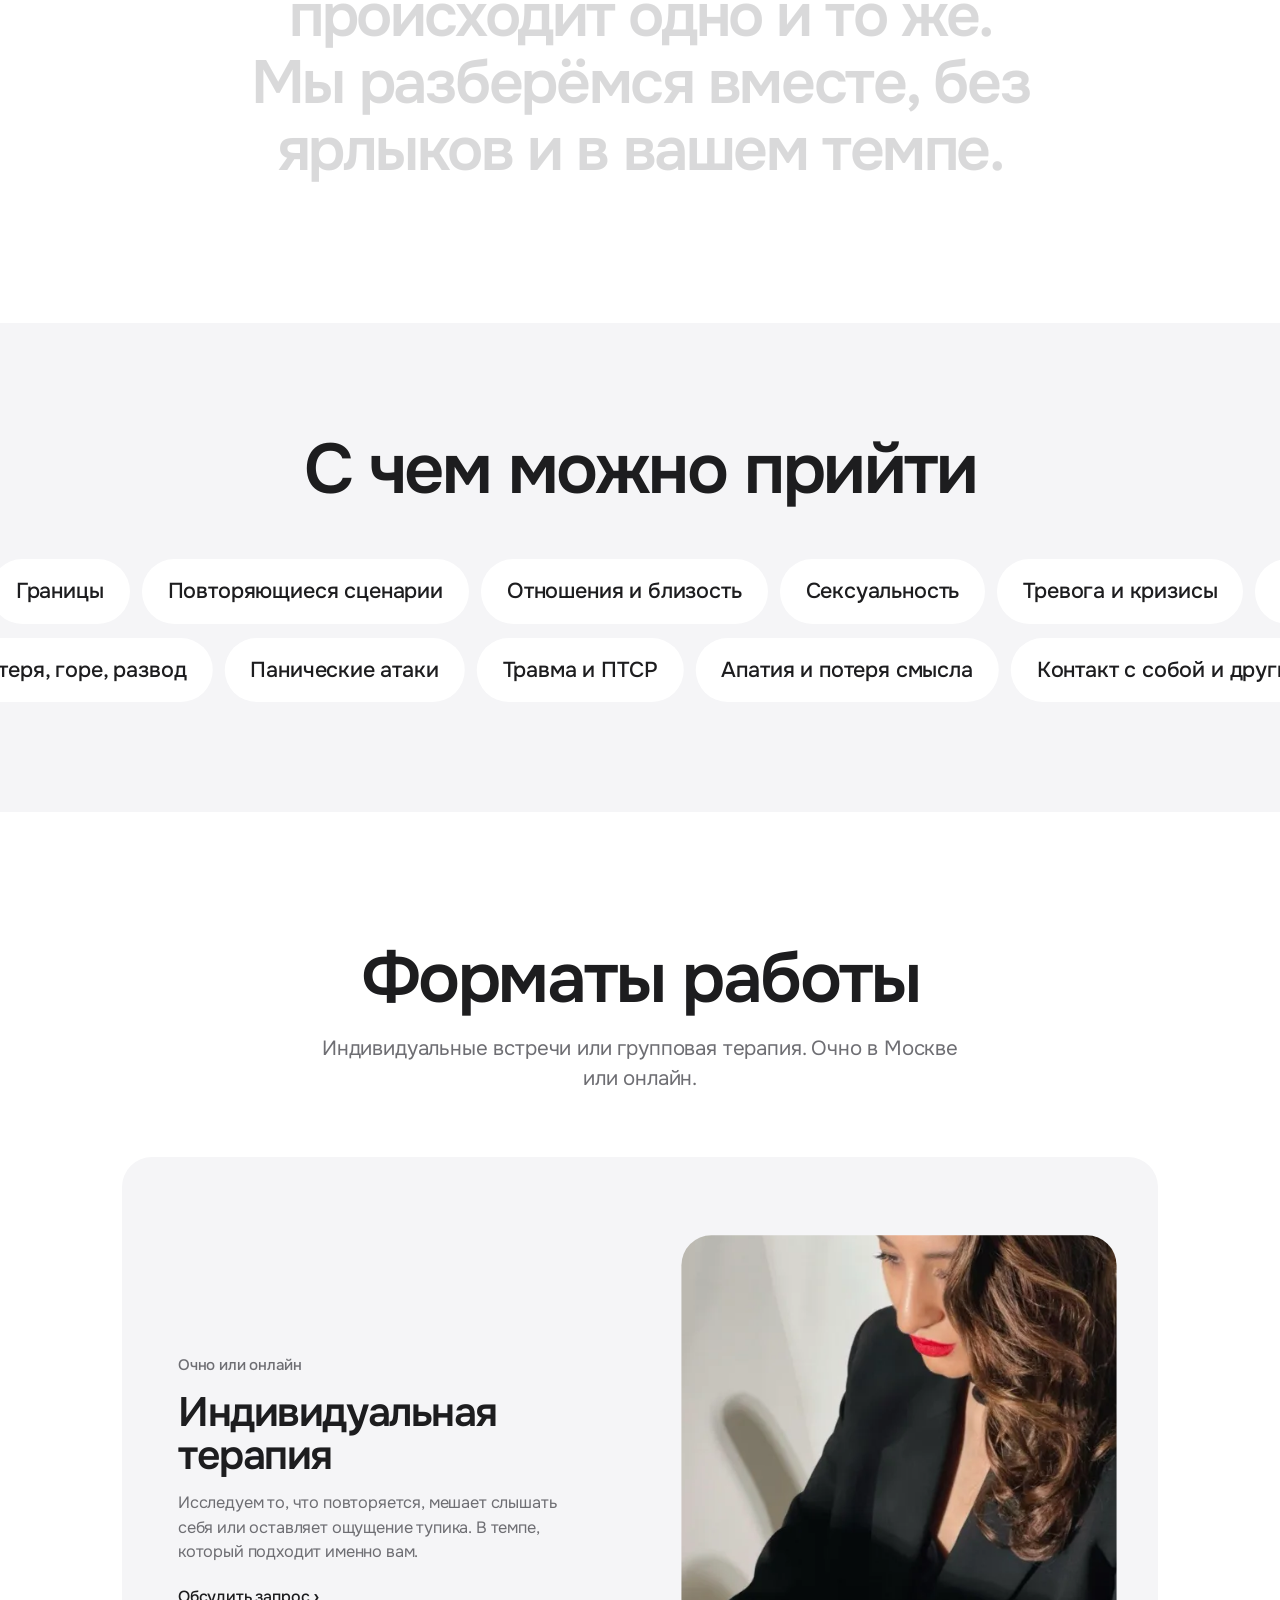
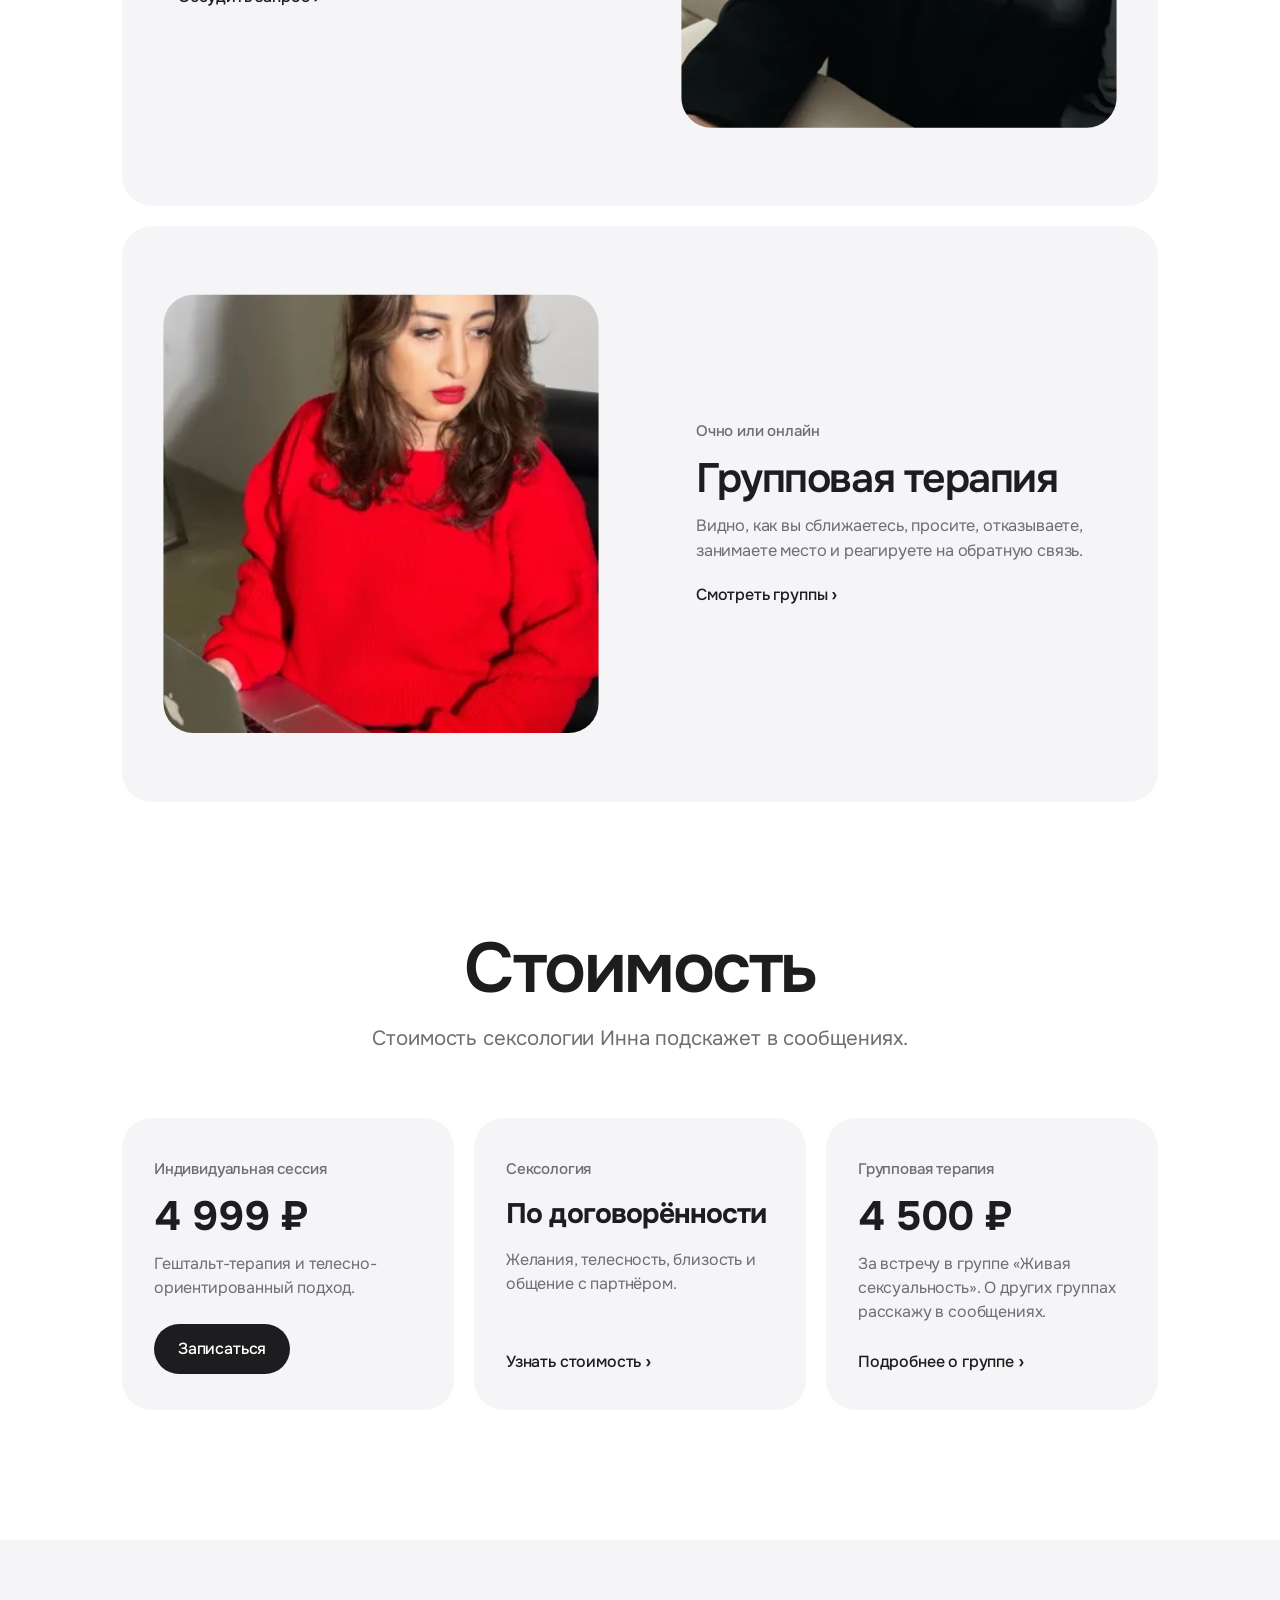
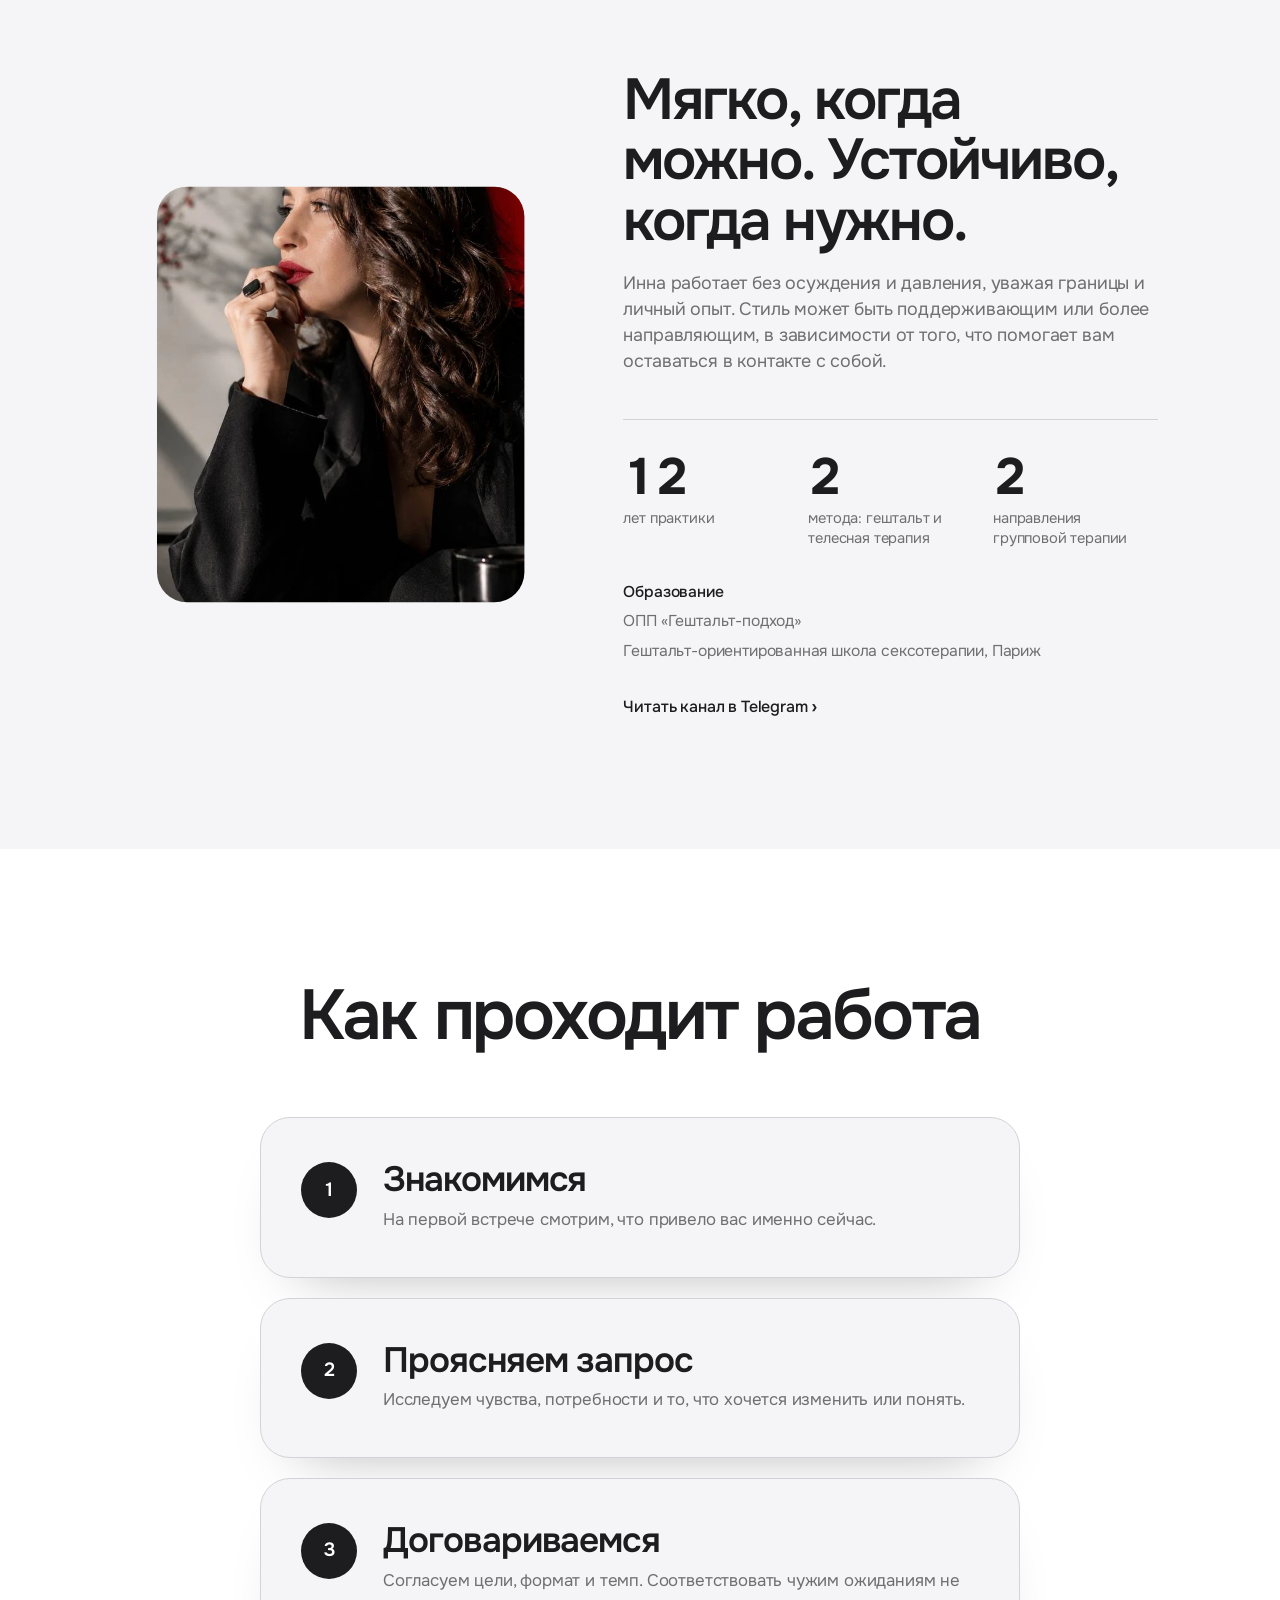
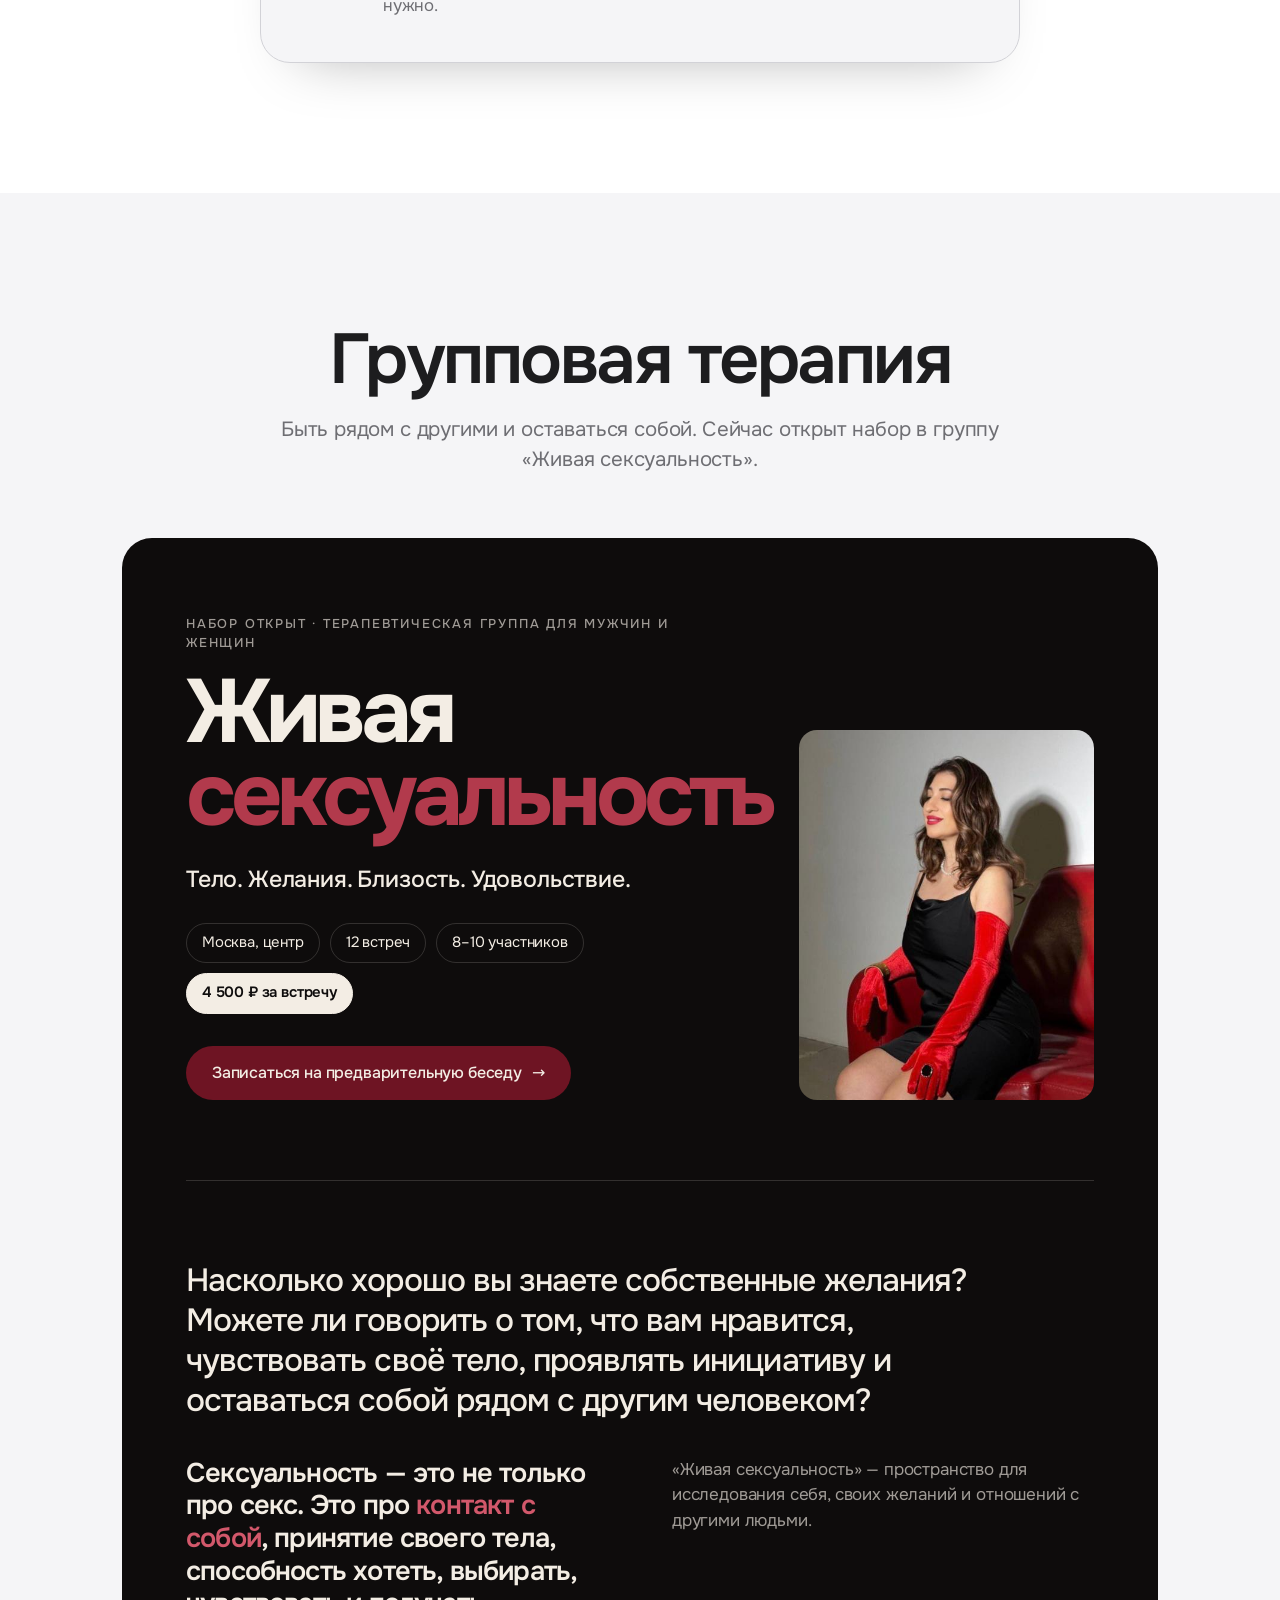
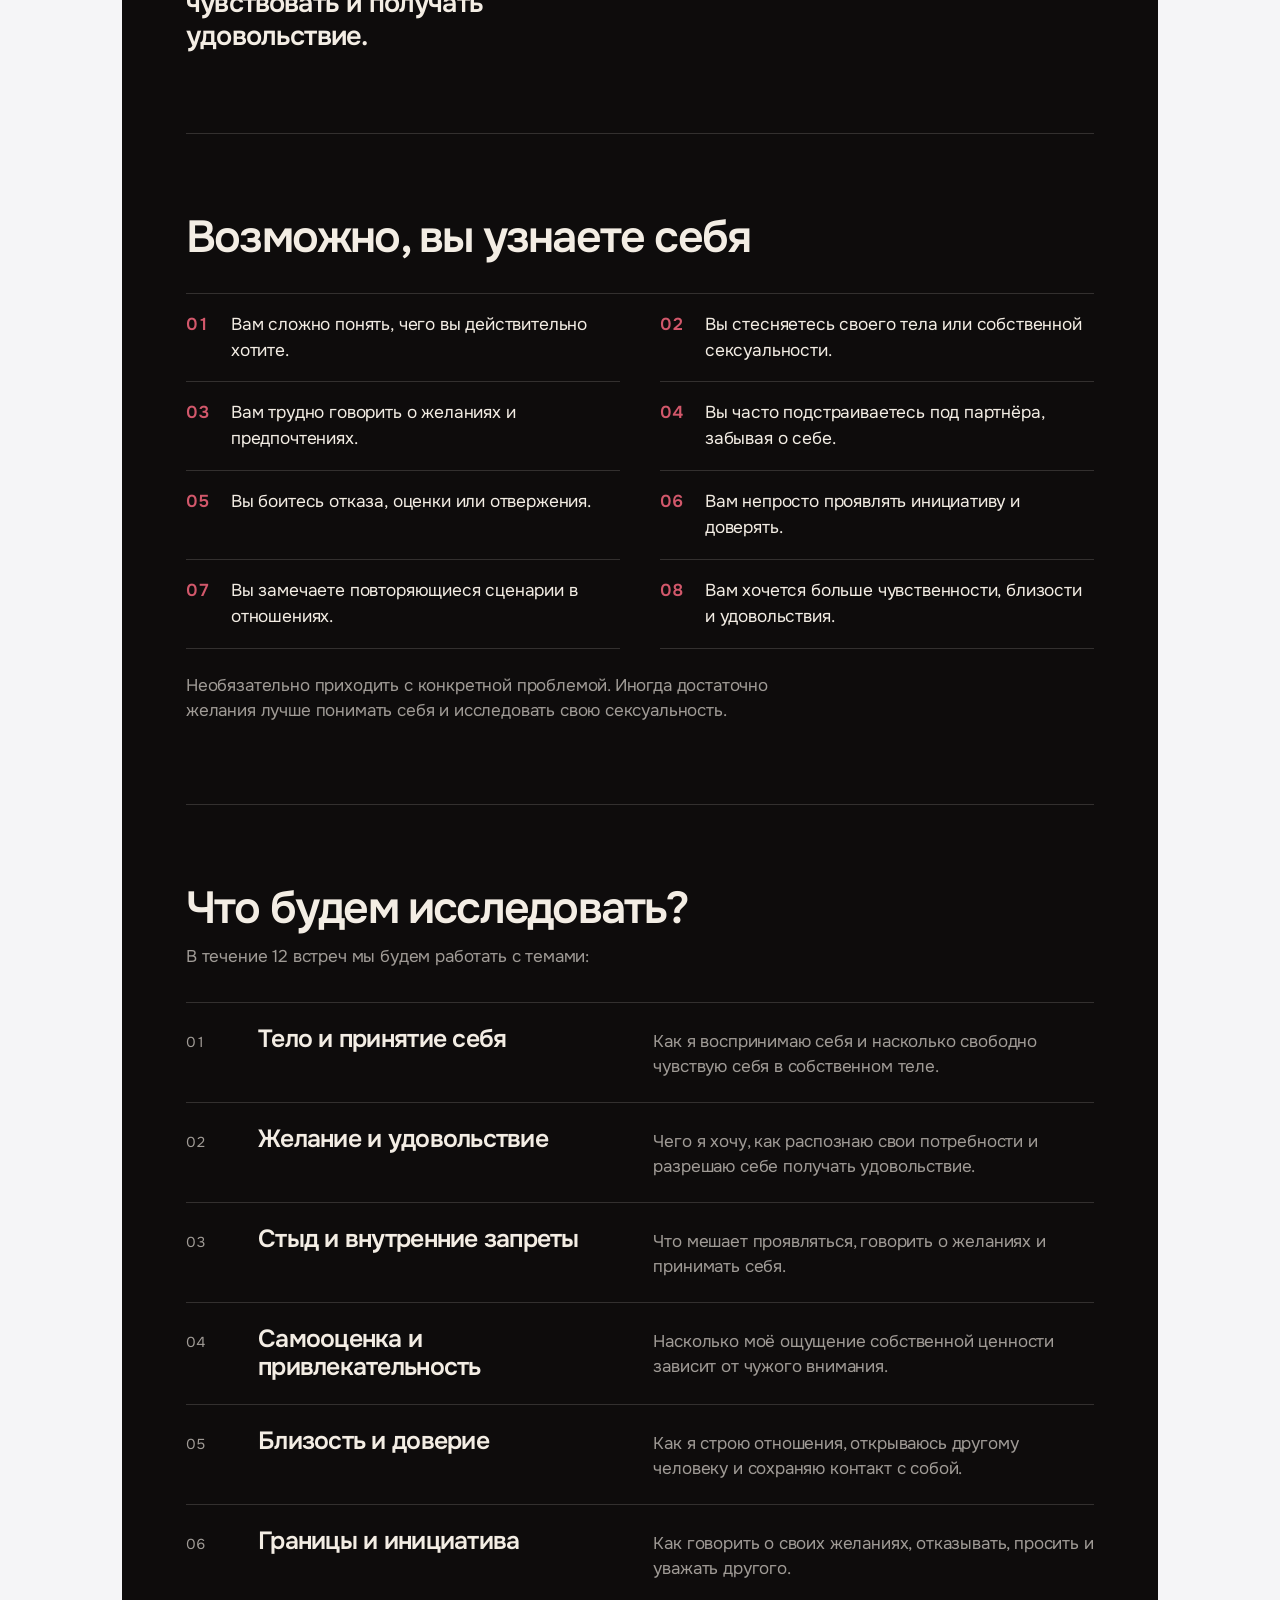
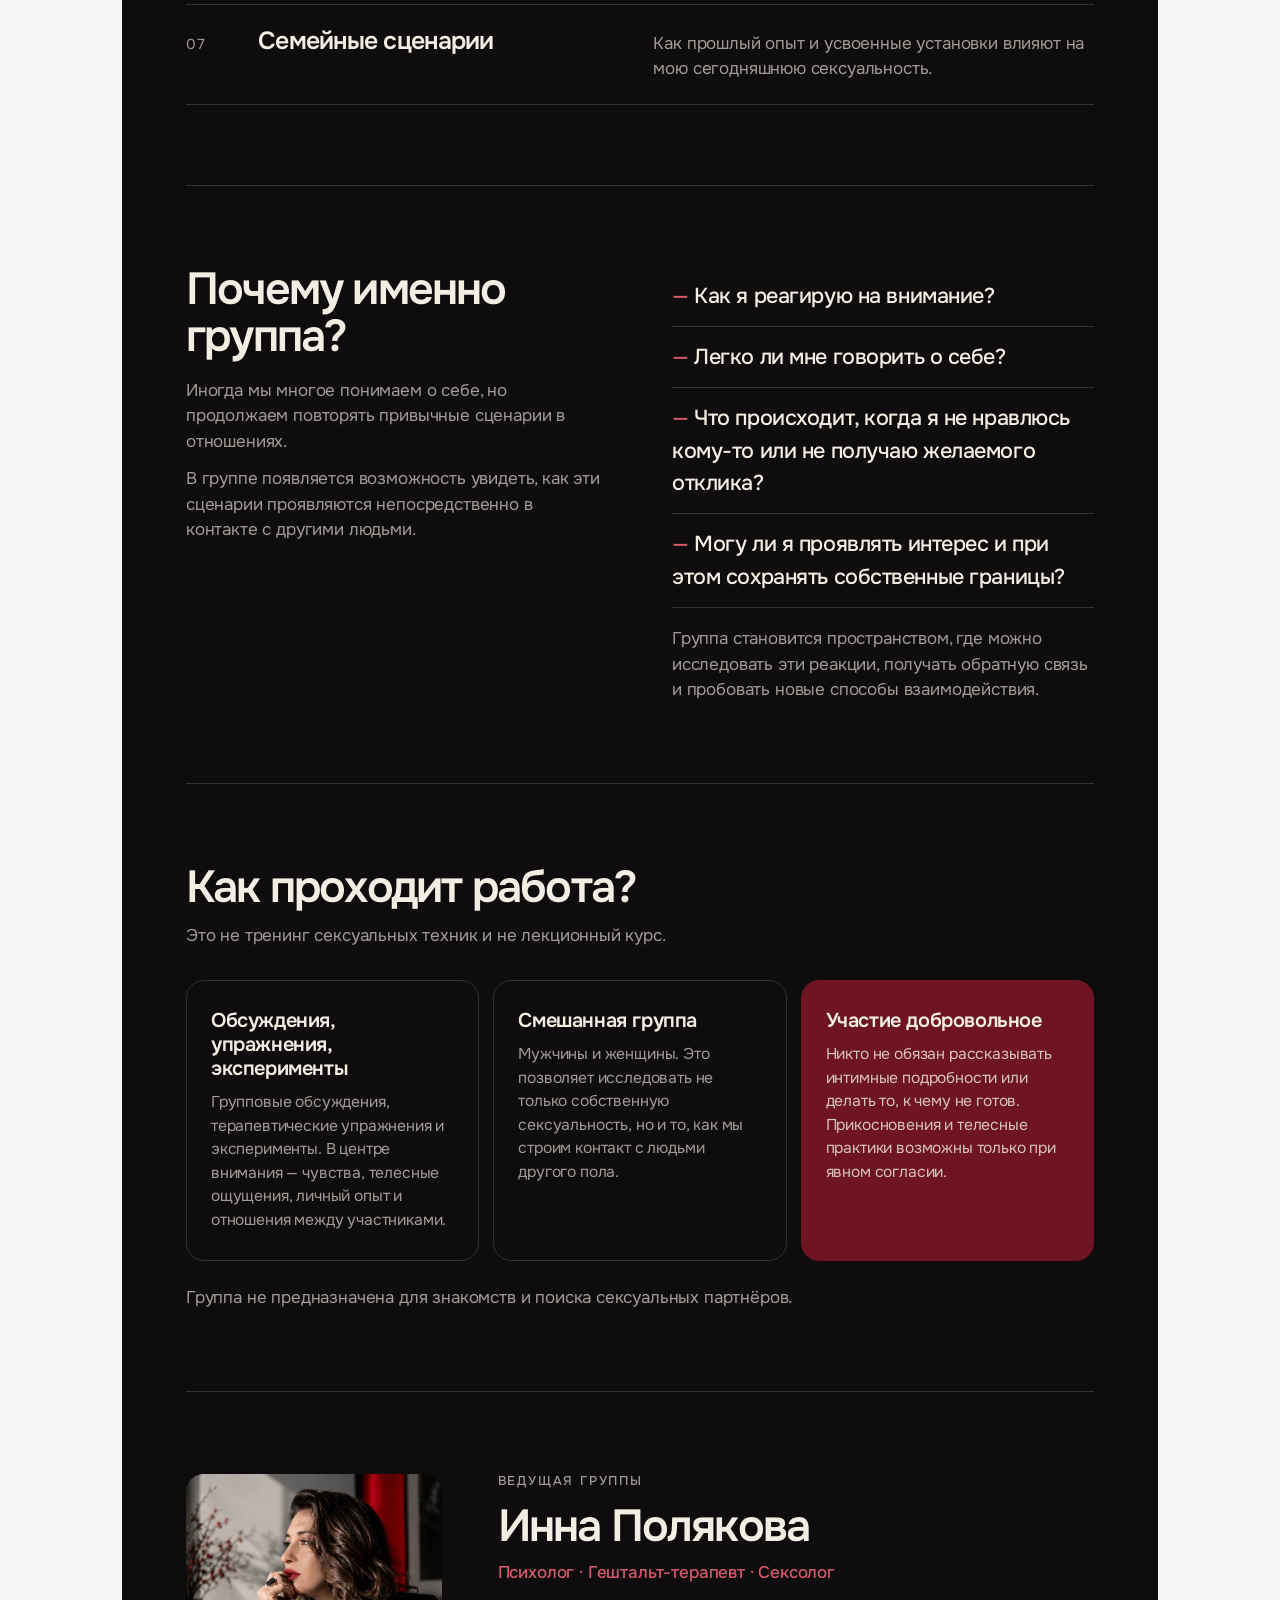
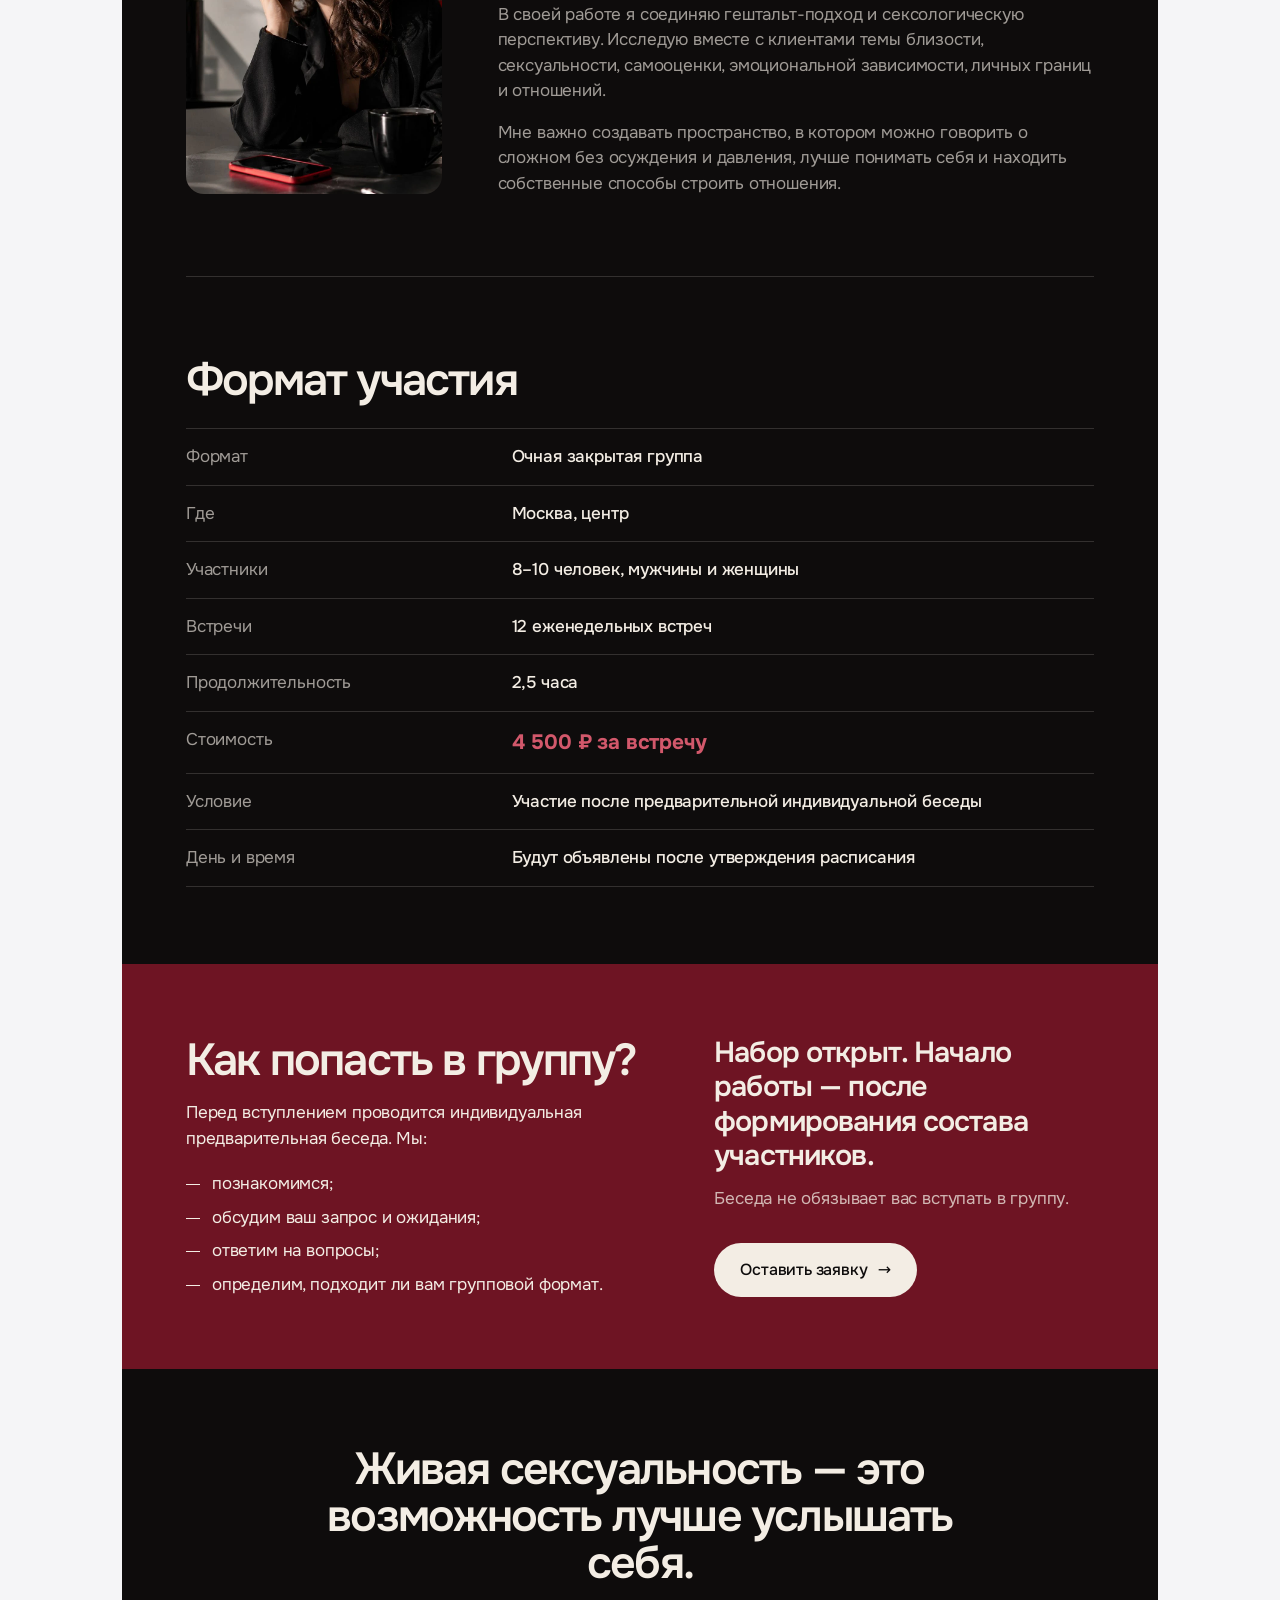
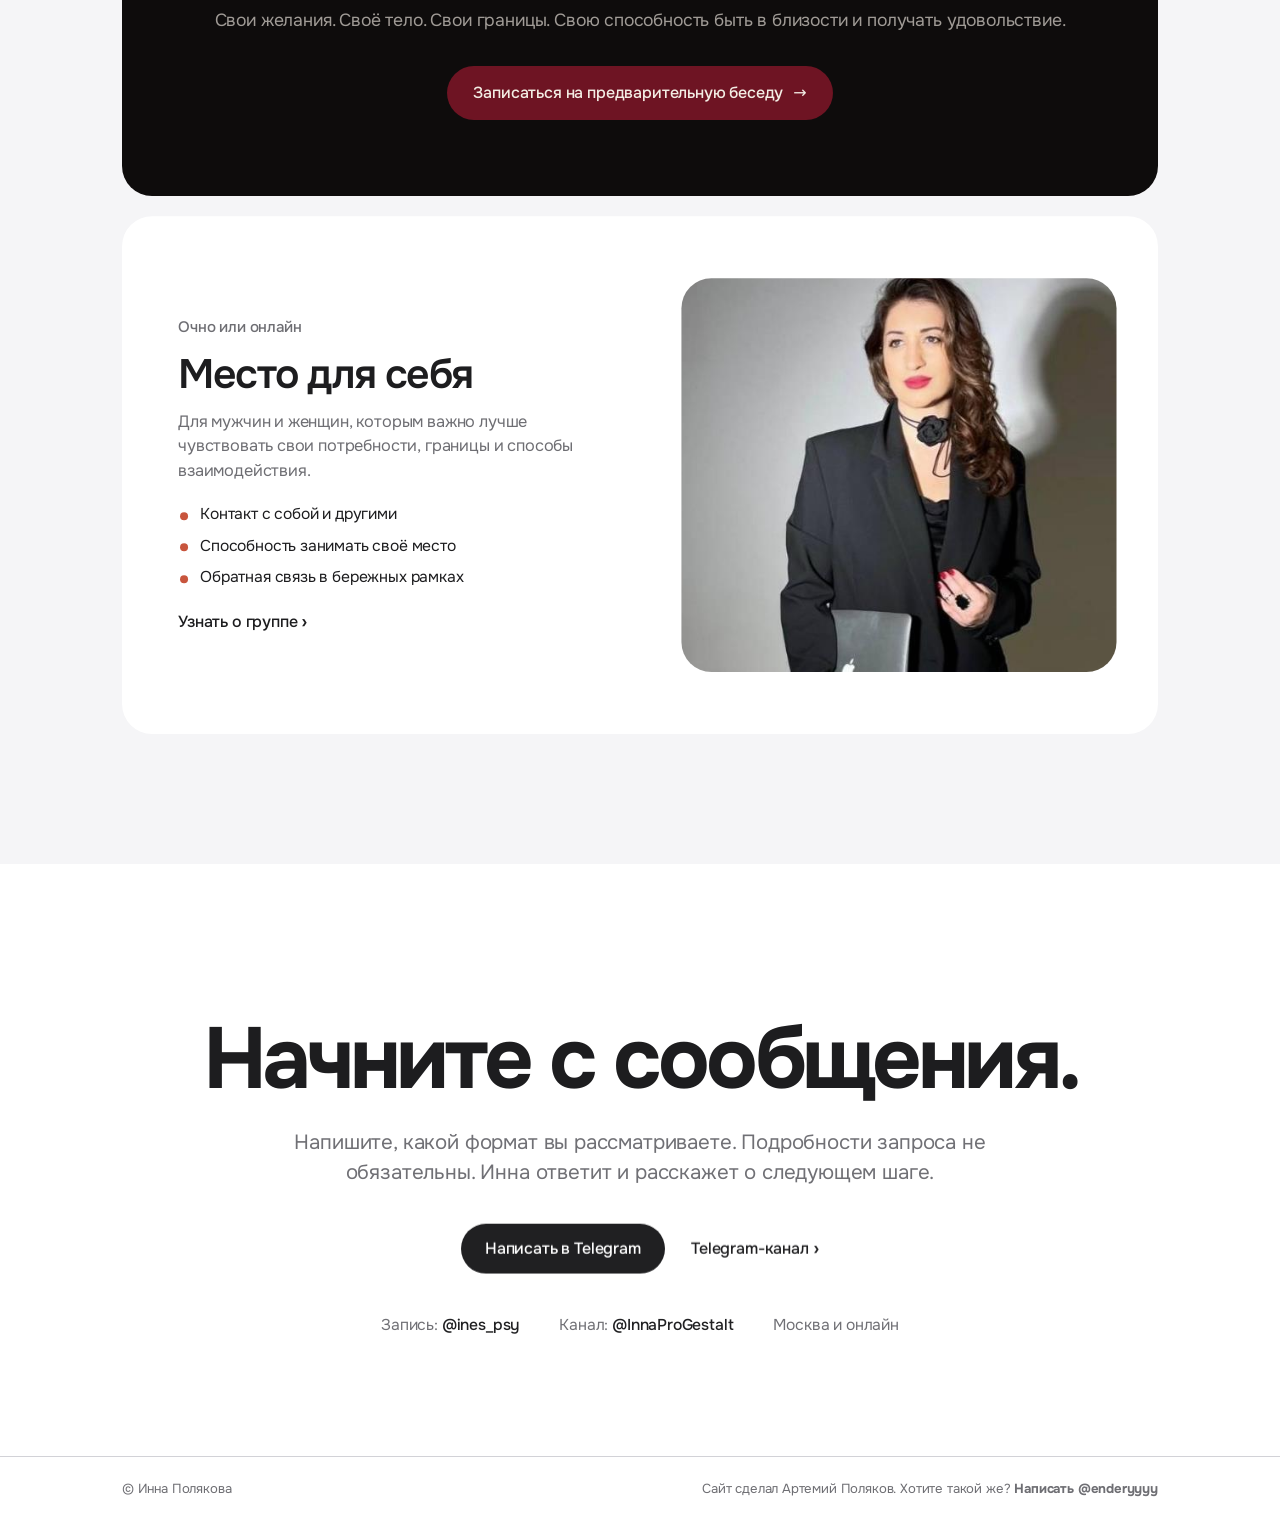
==== commit 5fc6abd2: "Move «Живая сексуальность» into the Groups section of the main page Co-Authored-By: Claude Opus 5.5 " ====
--- a/zhivaya-seksualnost/index.html
+++ b/zhivaya-seksualnost/index.html
@@ -1,421 +1,6 @@
 <!doctype html>
-<html lang="ru">
-<head>
-<meta charset="utf-8">
-<meta name="viewport" content="width=device-width,initial-scale=1,viewport-fit=cover">
-<title>Живая сексуальность — терапевтическая группа · Инна Полякова</title>
-<meta name="description" content="«Живая сексуальность» — терапевтическая группа для мужчин и женщин в Москве. 12 встреч, 8–10 участников, 4 500 ₽ за встречу. Ведущая — Инна Полякова, гештальт-терапевт и сексолог.">
-<link rel="canonical" href="https://innapolyakova.ru/zhivaya-seksualnost/">
-<meta property="og:type" content="website">
-<meta property="og:site_name" content="Инна Полякова">
-<meta property="og:title" content="Живая сексуальность — терапевтическая группа для мужчин и женщин">
-<meta property="og:description" content="Тело. Желания. Близость. Удовольствие. 12 встреч в Москве. Ведущая — Инна Полякова.">
-<meta property="og:url" content="https://innapolyakova.ru/zhivaya-seksualnost/">
-<meta property="og:image" content="https://innapolyakova.ru/img/og.jpg">
-<meta property="og:locale" content="ru_RU">
-<meta name="twitter:card" content="summary_large_image">
-<meta name="theme-color" content="#0E0C0C">
-<link rel="icon" href="data:image/svg+xml,%3Csvg xmlns='http://www.w3.org/2000/svg' viewBox='0 0 64 64'%3E%3Crect width='64' height='64' rx='16' fill='%231D1D1F'/%3E%3Ctext x='32' y='42' font-family='Arial,sans-serif' font-size='26' font-weight='700' fill='white' text-anchor='middle'%3E%D0%98%D0%9F%3C/text%3E%3C/svg%3E">
-<link rel="stylesheet" href="/assets/fonts/fonts.css">
-<style>
-/* Palette from the brief: black, milk, deep burgundy. No pink, no hearts. Minimal layout, large type. */
-:root{
-  --ink:#0E0C0C;
-  --ink-2:#181414;
-  --milk:#F3EDE4;
-  --milk-2:#EAE2D6;
-  --wine:#6E1423;
-  --wine-2:#8A1C2E;
-  --on-ink:#F3EDE4;
-  --on-ink-muted:rgba(243,237,228,.62);
-  --on-milk:#0E0C0C;
-  --on-milk-muted:rgba(14,12,12,.62);
-  --line-ink:rgba(243,237,228,.16);
-  --line-milk:rgba(14,12,12,.14);
-  --font:"Onest","SF Pro Display","Segoe UI",system-ui,-apple-system,sans-serif;
-  color-scheme:light;
-}
-*{box-sizing:border-box}
-html{scroll-behavior:smooth;scroll-padding-top:64px}
-body{margin:0;background:var(--milk);color:var(--on-milk);font-family:var(--font);font-size:17px;line-height:1.55;letter-spacing:-.01em;-webkit-font-smoothing:antialiased;overflow-x:hidden}
-a{color:inherit;text-decoration:none}
-img{display:block;max-width:100%;height:auto}
-:focus-visible{outline:2px solid currentColor;outline-offset:3px;border-radius:6px}
-h1,h2,h3{margin:0;font-weight:600;letter-spacing:-.04em;line-height:1.02;text-wrap:balance}
-p{margin:0}
-ul,ol{margin:0;padding:0;list-style:none}
-.wrap{max-width:1160px;margin:0 auto;padding-left:max(20px,env(safe-area-inset-left,0px));padding-right:max(20px,env(safe-area-inset-right,0px))}
-.ink{background:var(--ink);color:var(--on-ink)}
-.ink .muted{color:var(--on-ink-muted)}
-.milk-2{background:var(--milk-2)}
-.muted{color:var(--on-milk-muted)}
-.label{font-size:.82rem;font-weight:500;letter-spacing:.14em;text-transform:uppercase}
-.h2{font-size:clamp(2.4rem,6vw,4.8rem)}
-.lead{font-size:clamp(1.1rem,1.7vw,1.35rem);line-height:1.5;max-width:34em;text-wrap:pretty}
-section{padding-block:clamp(88px,12vw,150px)}
-
-.btn{display:inline-flex;align-items:center;justify-content:center;gap:10px;border-radius:999px;padding:16px 28px;font-size:1rem;font-weight:500;background:var(--wine);color:var(--milk);transition:background-color .25s,transform .25s}
-.btn:hover{background:var(--wine-2)}
-.btn:active{transform:scale(.97)}
-.btn.light{background:var(--milk);color:var(--ink)}
-.btn.light:hover{background:#fff}
-.btn::after{content:"→";transition:transform .25s}
-.btn:hover::after{transform:translateX(4px)}
-
-/* nav */
-.nav{position:fixed;inset:0 0 auto;z-index:50;color:var(--on-ink);transition:background-color .3s,color .3s,transform .4s cubic-bezier(.2,.7,.2,1)}
-.nav.solid{background:color-mix(in srgb,var(--milk) 86%,transparent);color:var(--on-milk);backdrop-filter:blur(18px);-webkit-backdrop-filter:blur(18px);border-bottom:1px solid var(--line-milk)}
-.nav.away{transform:translateY(-110%)}
-.nav .wrap{display:flex;align-items:center;justify-content:space-between;gap:16px;height:64px}
-.nav .back{font-size:.92rem;font-weight:500;opacity:.85}
-.nav .back:hover{opacity:1}
-.nav .btn{padding:9px 18px;font-size:.88rem}
-.nav .btn::after{display:none}
-
-/* hero */
-.hero{min-height:100svh;padding-block:120px 64px;display:flex;align-items:stretch;position:relative;overflow:hidden}
-.hero .wrap{display:grid;grid-template-columns:minmax(0,1.25fr) minmax(0,.75fr);gap:clamp(28px,5vw,72px);align-items:end;width:100%}
-.hero .label{color:var(--on-ink-muted)}
-.hero h1{font-size:clamp(2.6rem,6.6vw,7.4rem);font-weight:700;letter-spacing:-.06em;line-height:.9;margin-top:22px}
-.hero h1 span{display:block}
-.hero h1 .w2{color:#B23A4C}
-.hero .words{margin-top:30px;font-size:clamp(1.15rem,2vw,1.6rem);font-weight:500;letter-spacing:-.02em}
-.hero .words i{font-style:normal;color:var(--on-ink-muted)}
-.facts{display:flex;flex-wrap:wrap;gap:10px;margin-top:30px}
-.facts li{border:1px solid var(--line-ink);border-radius:999px;padding:9px 16px;font-size:.95rem}
-.facts li.price{background:var(--milk);color:var(--ink);border-color:var(--milk);font-weight:600}
-.hero .btn{margin-top:38px}
-.hero figure{margin:0;border-radius:4px;overflow:hidden;align-self:stretch;max-height:78svh}
-.hero figure img{width:100%;height:100%;object-fit:cover;object-position:50% 20%;filter:saturate(.9) contrast(1.05)}
-@media (max-width:820px){
-  .hero{min-height:0;padding-top:104px}
-  .hero .wrap{grid-template-columns:minmax(0,1fr)}
-  .hero h1{font-size:clamp(2.4rem,11.5vw,5.6rem)}
-  .hero figure{order:-1;max-height:none;aspect-ratio:4/5;max-width:420px}
-}
-
-/* intro */
-.intro .q{font-size:clamp(1.6rem,3.4vw,2.6rem);font-weight:500;letter-spacing:-.035em;line-height:1.2;max-width:24em;text-wrap:pretty}
-.intro .grid{display:grid;grid-template-columns:minmax(0,1fr) minmax(0,1fr);gap:clamp(32px,6vw,96px);margin-top:clamp(56px,8vw,96px);padding-top:40px;border-top:1px solid var(--line-milk)}
-.intro .big{font-size:clamp(1.9rem,3.6vw,3rem);font-weight:600;letter-spacing:-.04em;line-height:1.1}
-.intro .big em{font-style:normal;color:var(--wine)}
-@media (max-width:760px){.intro .grid{grid-template-columns:1fr}}
-
-/* recognise */
-.head{display:grid;grid-template-columns:minmax(0,1fr) minmax(0,1fr);gap:24px 64px;align-items:end}
-@media (max-width:760px){.head{grid-template-columns:1fr}}
-.recog{display:grid;grid-template-columns:repeat(2,minmax(0,1fr));margin-top:64px;border-top:1px solid var(--line-milk)}
-.recog li{display:grid;grid-template-columns:3.2em minmax(0,1fr);gap:12px;padding:26px 24px 26px 0;border-bottom:1px solid var(--line-milk);font-size:clamp(1.05rem,1.6vw,1.25rem);line-height:1.4}
-.recog li:nth-child(odd){padding-right:40px}
-.recog b{color:var(--wine);font-weight:600;font-variant-numeric:tabular-nums}
-@media (max-width:760px){.recog{grid-template-columns:1fr}.recog li:nth-child(odd){padding-right:0}}
-.note{margin-top:44px;font-size:1.1rem;max-width:36em}
-
-/* themes */
-.themes .count{color:var(--on-ink-muted);font-size:1.05rem;margin-top:18px}
-.tlist{margin-top:64px;border-top:1px solid var(--line-ink)}
-.tlist li{display:grid;grid-template-columns:4em minmax(0,1fr) minmax(0,1.15fr);gap:16px 32px;padding:34px 0;border-bottom:1px solid var(--line-ink);align-items:baseline;transition:background-color .3s}
-.tlist li:hover h3{color:#D2586B}
-.tlist .n{color:var(--on-ink-muted);font-variant-numeric:tabular-nums;font-size:.95rem}
-.tlist h3{font-size:clamp(1.5rem,2.8vw,2.3rem);letter-spacing:-.035em;transition:color .3s}
-.tlist p{color:var(--on-ink-muted);font-size:1.05rem}
-@media (max-width:760px){.tlist li{grid-template-columns:2.6em minmax(0,1fr)}.tlist p{grid-column:2}}
-
-/* why group */
-.why .grid{display:grid;grid-template-columns:minmax(0,.9fr) minmax(0,1.1fr);gap:clamp(32px,6vw,96px);margin-top:56px}
-.why .text{display:grid;gap:20px;align-content:start}
-.why .qs{display:grid;gap:0;border-top:1px solid var(--line-milk)}
-.why .qs li{padding:22px 0;border-bottom:1px solid var(--line-milk);font-size:clamp(1.25rem,2.2vw,1.7rem);font-weight:500;letter-spacing:-.03em;line-height:1.25}
-.why .qs li::before{content:"— ";color:var(--wine)}
-.why .after{margin-top:32px;font-size:1.1rem}
-@media (max-width:760px){.why .grid{grid-template-columns:1fr}}
-
-/* how it works */
-.cards{display:grid;grid-template-columns:repeat(3,minmax(0,1fr));gap:16px;margin-top:64px}
-.card{background:var(--milk);border-radius:6px;padding:34px 30px;display:grid;gap:14px;align-content:start}
-.card h3{font-size:1.4rem;letter-spacing:-.03em;line-height:1.15}
-.card p{color:var(--on-milk-muted);font-size:1rem}
-.card.dark{background:var(--ink);color:var(--on-ink)}
-.card.dark p{color:var(--on-ink-muted)}
-.card.wine{background:var(--wine);color:var(--milk)}
-.card.wine p{color:rgba(243,237,228,.78)}
-@media (max-width:900px){.cards{grid-template-columns:1fr 1fr}}
-@media (max-width:600px){.cards{grid-template-columns:1fr}}
-
-/* host */
-.host .grid{display:grid;grid-template-columns:minmax(0,.85fr) minmax(0,1.15fr);gap:clamp(32px,6vw,96px);align-items:center}
-.host figure{margin:0;border-radius:4px;overflow:hidden}
-.host figure img{width:100%;aspect-ratio:4/5;object-fit:cover;object-position:40% 25%}
-.host h2{margin-top:18px}
-.host .role{margin-top:16px;font-size:1.15rem;color:#D2586B;font-weight:500}
-.host .text{display:grid;gap:18px;margin-top:34px;max-width:34em}
-.host .text p{color:var(--on-ink-muted);font-size:1.08rem}
-.host .text p:first-child{color:var(--on-ink)}
-@media (max-width:820px){.host .grid{grid-template-columns:1fr}.host figure{max-width:440px}}
-
-/* format */
-.fmt{display:grid;grid-template-columns:minmax(0,1fr) minmax(0,1.3fr);gap:clamp(32px,6vw,96px)}
-.fmt dl{margin:0;display:grid;border-top:1px solid var(--line-milk)}
-.fmt dl div{display:grid;grid-template-columns:minmax(0,.8fr) minmax(0,1.2fr);gap:16px;padding:20px 0;border-bottom:1px solid var(--line-milk)}
-.fmt dt{color:var(--on-milk-muted)}
-.fmt dd{margin:0;font-weight:500;font-size:1.08rem}
-.fmt dd.big{font-size:1.5rem;font-weight:700;letter-spacing:-.03em;color:var(--wine)}
-.fmt .soon{margin-top:24px;color:var(--on-milk-muted)}
-@media (max-width:760px){.fmt{grid-template-columns:1fr}}
-@media (max-width:520px){.fmt dl div{grid-template-columns:1fr;gap:4px}.fmt dt{font-size:.9rem}}
-
-/* join */
-.join{background:var(--wine);color:var(--milk)}
-.join .grid{display:grid;grid-template-columns:minmax(0,1.1fr) minmax(0,.9fr);gap:clamp(32px,6vw,96px);align-items:end}
-.join .lead{margin-top:24px;color:rgba(243,237,228,.82)}
-.join ul{display:grid;gap:12px;margin-top:28px}
-.join ul li{padding-left:28px;position:relative;font-size:1.05rem}
-.join ul li::before{content:"";position:absolute;left:0;top:.7em;width:14px;height:1px;background:var(--milk)}
-.join .side{display:grid;gap:22px;justify-items:start}
-.join .open{font-size:clamp(1.5rem,2.6vw,2.1rem);font-weight:600;letter-spacing:-.035em;line-height:1.15}
-.join .small{color:rgba(243,237,228,.72);font-size:.98rem}
-@media (max-width:820px){.join .grid{grid-template-columns:1fr}}
-
-/* closing */
-.closing{text-align:center;padding-block:clamp(110px,16vw,190px)}
-.closing h2{font-size:clamp(2.4rem,6.4vw,5.4rem);max-width:13em;margin:0 auto}
-.closing .lines{margin-top:36px;display:flex;flex-wrap:wrap;justify-content:center;gap:6px 22px;font-size:clamp(1.05rem,1.8vw,1.35rem);color:var(--on-ink-muted)}
-.closing .lines span:last-child{color:var(--on-ink)}
-.closing .btn{margin-top:48px}
-
-footer{background:var(--ink);color:var(--on-ink-muted);font-size:.85rem;border-top:1px solid var(--line-ink)}
-footer .wrap{display:flex;flex-wrap:wrap;justify-content:space-between;gap:10px 24px;padding-block:24px 36px}
-footer a:hover{color:var(--on-ink)}
-
-@media (prefers-reduced-motion:reduce){html{scroll-behavior:auto}}
-</style>
-</head>
-<body>
-
-<header class="nav" id="nav">
-  <div class="wrap">
-    <a class="back" href="/">← Инна Полякова</a>
-    <a class="btn" href="https://t.me/ines_psy" target="_blank" rel="noopener">Записаться</a>
-  </div>
-</header>
-
-<main>
-  <section class="hero ink" id="top">
-    <div class="wrap">
-      <div>
-        <p class="label up">Терапевтическая группа для мужчин и женщин</p>
-        <h1 id="title"><span>Живая</span><span class="w2">сексуальность</span></h1>
-        <p class="words up">Тело <i>·</i> Желания <i>·</i> Близость <i>·</i> Удовольствие</p>
-        <ul class="facts up">
-          <li>Москва, центр</li>
-          <li>12 встреч</li>
-          <li>8–10 участников</li>
-          <li class="price">4 500 ₽ за встречу</li>
-        </ul>
-        <a class="btn up" href="https://t.me/ines_psy" target="_blank" rel="noopener">Записаться на предварительную беседу</a>
-      </div>
-      <figure class="up"><img src="/img/inna-gloves.jpg" alt="Инна Полякова в чёрном платье и красных перчатках" width="492" height="629" fetchpriority="high"></figure>
-    </div>
-  </section>
-
-  <section class="intro">
-    <div class="wrap">
-      <p class="q rise">Насколько хорошо вы знаете собственные желания? Можете ли говорить о том, что вам нравится, чувствовать своё тело, проявлять инициативу и оставаться собой рядом с другим человеком?</p>
-      <div class="grid">
-        <p class="big rise">Сексуальность — это не только про секс. Это про <em>контакт с собой</em>, принятие своего тела, способность хотеть, выбирать, чувствовать и получать удовольствие.</p>
-        <p class="lead muted rise">«Живая сексуальность» — пространство для исследования себя, своих желаний и отношений с другими людьми.</p>
-      </div>
-    </div>
-  </section>
-
-  <section class="milk-2" id="recognise">
-    <div class="wrap">
-      <div class="head">
-        <h2 class="h2 rise">Возможно, вы узнаете себя</h2>
-      </div>
-      <ol class="recog">
-        <li class="pop"><b>01</b><span>Вам сложно понять, чего вы действительно хотите.</span></li>
-        <li class="pop"><b>02</b><span>Вы стесняетесь своего тела или собственной сексуальности.</span></li>
-        <li class="pop"><b>03</b><span>Вам трудно говорить о желаниях и предпочтениях.</span></li>
-        <li class="pop"><b>04</b><span>Вы часто подстраиваетесь под партнёра, забывая о себе.</span></li>
-        <li class="pop"><b>05</b><span>Вы боитесь отказа, оценки или отвержения.</span></li>
-        <li class="pop"><b>06</b><span>Вам непросто проявлять инициативу и доверять.</span></li>
-        <li class="pop"><b>07</b><span>Вы замечаете повторяющиеся сценарии в отношениях.</span></li>
-        <li class="pop"><b>08</b><span>Вам хочется больше чувственности, близости и удовольствия.</span></li>
-      </ol>
-      <p class="note muted rise">Необязательно приходить с конкретной проблемой. Иногда достаточно желания лучше понимать себя и исследовать свою сексуальность.</p>
-    </div>
-  </section>
-
-  <section class="themes ink" id="themes">
-    <div class="wrap">
-      <h2 class="h2 rise">Что будем исследовать</h2>
-      <p class="count rise">В течение 12 встреч мы будем работать с темами:</p>
-      <ol class="tlist">
-        <li class="pop"><span class="n">01</span><h3>Тело и принятие себя</h3><p>Как я воспринимаю себя и насколько свободно чувствую себя в собственном теле.</p></li>
-        <li class="pop"><span class="n">02</span><h3>Желание и удовольствие</h3><p>Чего я хочу, как распознаю свои потребности и разрешаю себе получать удовольствие.</p></li>
-        <li class="pop"><span class="n">03</span><h3>Стыд и внутренние запреты</h3><p>Что мешает проявляться, говорить о желаниях и принимать себя.</p></li>
-        <li class="pop"><span class="n">04</span><h3>Самооценка и привлекательность</h3><p>Насколько моё ощущение собственной ценности зависит от чужого внимания.</p></li>
-        <li class="pop"><span class="n">05</span><h3>Близость и доверие</h3><p>Как я строю отношения, открываюсь другому человеку и сохраняю контакт с собой.</p></li>
-        <li class="pop"><span class="n">06</span><h3>Границы и инициатива</h3><p>Как говорить о своих желаниях, отказывать, просить и уважать другого.</p></li>
-        <li class="pop"><span class="n">07</span><h3>Семейные сценарии</h3><p>Как прошлый опыт и усвоенные установки влияют на мою сегодняшнюю сексуальность.</p></li>
-      </ol>
-    </div>
-  </section>
-
-  <section class="why">
-    <div class="wrap">
-      <h2 class="h2 rise">Почему именно группа?</h2>
-      <div class="grid">
-        <div class="text">
-          <p class="lead rise">Иногда мы многое понимаем о себе, но продолжаем повторять привычные сценарии в отношениях.</p>
-          <p class="lead muted rise">В группе появляется возможность увидеть, как эти сценарии проявляются непосредственно в контакте с другими людьми.</p>
-        </div>
-        <div>
-          <ul class="qs">
-            <li class="pop">Как я реагирую на внимание?</li>
-            <li class="pop">Легко ли мне говорить о себе?</li>
-            <li class="pop">Что происходит, когда я не нравлюсь кому-то или не получаю желаемого отклика?</li>
-            <li class="pop">Могу ли я проявлять интерес и при этом сохранять собственные границы?</li>
-          </ul>
-          <p class="after muted rise">Группа становится пространством, где можно исследовать эти реакции, получать обратную связь и пробовать новые способы взаимодействия.</p>
-        </div>
-      </div>
-    </div>
-  </section>
-
-  <section class="milk-2" id="how">
-    <div class="wrap">
-      <div class="head">
-        <h2 class="h2 rise">Как проходит работа?</h2>
-        <p class="lead muted rise">Это не тренинг сексуальных техник и не лекционный курс.</p>
-      </div>
-      <div class="cards">
-        <article class="card dark pop">
-          <span class="label muted">Методы</span>
-          <h3>Обсуждения, упражнения, эксперименты</h3>
-          <p>Групповые обсуждения, терапевтические упражнения и эксперименты. В центре внимания — чувства, телесные ощущения, личный опыт и отношения между участниками.</p>
-        </article>
-        <article class="card pop">
-          <span class="label muted">Состав</span>
-          <h3>Смешанная группа</h3>
-          <p>Мужчины и женщины. Это позволяет исследовать не только собственную сексуальность, но и то, как мы строим контакт с людьми другого пола.</p>
-        </article>
-        <article class="card wine pop">
-          <span class="label">Безопасность</span>
-          <h3>Участие добровольное</h3>
-          <p>Никто не обязан рассказывать интимные подробности или делать то, к чему не готов. Прикосновения и телесные практики возможны только при явном согласии.</p>
-        </article>
-      </div>
-      <p class="note muted rise">Группа не предназначена для знакомств и поиска сексуальных партнёров.</p>
-    </div>
-  </section>
-
-  <section class="host ink" id="host">
-    <div class="wrap grid">
-      <figure class="clip"><img src="/img/inna-black.webp" alt="Портрет Инны Поляковой" width="853" height="1280" loading="lazy"></figure>
-      <div>
-        <p class="label muted rise">Ведущая группы</p>
-        <h2 class="h2 rise">Инна Полякова</h2>
-        <p class="role rise">Психолог · Гештальт-терапевт · Сексолог</p>
-        <div class="text">
-          <p class="rise">В своей работе я соединяю гештальт-подход и сексологическую перспективу. Исследую вместе с клиентами темы близости, сексуальности, самооценки, эмоциональной зависимости, личных границ и отношений.</p>
-          <p class="rise">Мне важно создавать пространство, в котором можно говорить о сложном без осуждения и давления, лучше понимать себя и находить собственные способы строить отношения.</p>
-        </div>
-      </div>
-    </div>
-  </section>
-
-  <section id="format">
-    <div class="wrap fmt">
-      <div>
-        <h2 class="h2 rise">Формат участия</h2>
-      </div>
-      <div>
-        <dl class="rise">
-          <div><dt>Формат</dt><dd>Очная закрытая группа</dd></div>
-          <div><dt>Где</dt><dd>Москва, центр</dd></div>
-          <div><dt>Участники</dt><dd>8–10 человек, мужчины и женщины</dd></div>
-          <div><dt>Встречи</dt><dd>12 еженедельных встреч</dd></div>
-          <div><dt>Продолжительность</dt><dd>2,5 часа</dd></div>
-          <div><dt>Стоимость</dt><dd class="big">4 500 ₽ за встречу</dd></div>
-          <div><dt>Условие</dt><dd>Участие после предварительной индивидуальной беседы</dd></div>
-        </dl>
-        <p class="soon rise">День недели и время будут объявлены после утверждения расписания.</p>
-      </div>
-    </div>
-  </section>
-
-  <section class="join" id="join">
-    <div class="wrap grid">
-      <div>
-        <h2 class="h2 rise">Как попасть в группу?</h2>
-        <p class="lead rise">Перед вступлением проводится индивидуальная предварительная беседа. Мы:</p>
-        <ul class="rise">
-          <li>познакомимся;</li>
-          <li>обсудим ваш запрос и ожидания;</li>
-          <li>ответим на вопросы;</li>
-          <li>определим, подходит ли вам групповой формат.</li>
-        </ul>
-      </div>
-      <div class="side rise">
-        <p class="open">Набор открыт. Начало работы — после формирования состава участников.</p>
-        <p class="small">Беседа не обязывает вас вступать в группу.</p>
-        <a class="btn light" href="https://t.me/ines_psy" target="_blank" rel="noopener">Оставить заявку</a>
-      </div>
-    </div>
-  </section>
-
-  <section class="closing ink">
-    <div class="wrap">
-      <h2 id="closing">Живая сексуальность — это возможность лучше услышать себя.</h2>
-      <p class="lines rise"><span>Свои желания.</span><span>Своё тело.</span><span>Свои границы.</span><span>Свою способность быть в близости и получать удовольствие.</span></p>
-      <a class="btn rise" href="https://t.me/ines_psy" target="_blank" rel="noopener">Записаться на предварительную беседу</a>
-    </div>
-  </section>
-</main>
-
-<footer>
-  <div class="wrap">
-    <span>© Инна Полякова · <a href="/">innapolyakova.ru</a> · Запись: <a href="https://t.me/ines_psy" target="_blank" rel="noopener">@ines_psy</a></span>
-    <span>Сайт сделал Артемий Поляков. <a href="https://t.me/enderyyyy" target="_blank" rel="noopener">@enderyyyy</a></span>
-  </div>
-</footer>
-
-<script src="/assets/gsap.min.js"></script>
-<script src="/assets/ScrollTrigger.min.js"></script>
-<script>
-(function () {
-  // Header: transparent over the dark hero, solid milk below it; hides on the way down.
-  var nav = document.getElementById('nav'), hero = document.getElementById('top'), lastY = 0;
-  function onScroll() {
-    var y = scrollY;
-    nav.classList.toggle('solid', y > hero.offsetHeight - 64);
-    nav.classList.toggle('away', y > 400 && y > lastY);
-    lastY = y;
-  }
-  addEventListener('scroll', onScroll, { passive: true }); onScroll();
-
-  if (!window.gsap || !window.ScrollTrigger || matchMedia('(prefers-reduced-motion: reduce)').matches) return;
-  gsap.registerPlugin(ScrollTrigger);
-  var E = 'power4.out';
-
-  gsap.from('#title span', { yPercent: 60, opacity: 0, duration: 1.2, ease: E, stagger: 0.12, delay: 0.1 });
-  gsap.from('.hero .up', { y: 30, opacity: 0, duration: 1, ease: E, stagger: 0.1, delay: 0.4 });
-
-  gsap.utils.toArray('.rise').forEach(function (el) {
-    gsap.from(el, { y: 40, opacity: 0, duration: 1, ease: E, scrollTrigger: { trigger: el, start: 'top 90%', once: true } });
-  });
-  gsap.utils.toArray('.pop').forEach(function (el, i) {
-    gsap.fromTo(el, { y: 40, opacity: 0 }, { y: 0, opacity: 1, duration: 0.9, ease: E, delay: (i % 4) * 0.06, immediateRender: false, scrollTrigger: { trigger: el, start: 'top 94%', once: true } });
-  });
-  gsap.utils.toArray('.clip img').forEach(function (im) {
-    gsap.fromTo(im, { scale: 1.15 }, { scale: 1, ease: 'none', scrollTrigger: { trigger: im, start: 'top bottom', end: 'bottom top', scrub: true } });
-  });
-  gsap.fromTo('#closing', { opacity: 0.2, y: 40 }, { opacity: 1, y: 0, ease: 'none', scrollTrigger: { trigger: '#closing', start: 'top 90%', end: 'top 45%', scrub: true } });
-
-  addEventListener('load', function () { ScrollTrigger.refresh(); });
-})();
-</script>
-</body>
-</html>
+<html lang="ru"><head><meta charset="utf-8"><title>Живая сексуальность — Инна Полякова</title>
+<link rel="canonical" href="https://innapolyakova.ru/#zhivaya-seksualnost">
+<meta http-equiv="refresh" content="0; url=/#zhivaya-seksualnost">
+<script>location.replace('/#zhivaya-seksualnost')</script></head>
+<body><a href="/#zhivaya-seksualnost">Группа «Живая сексуальность»</a></body></html>
